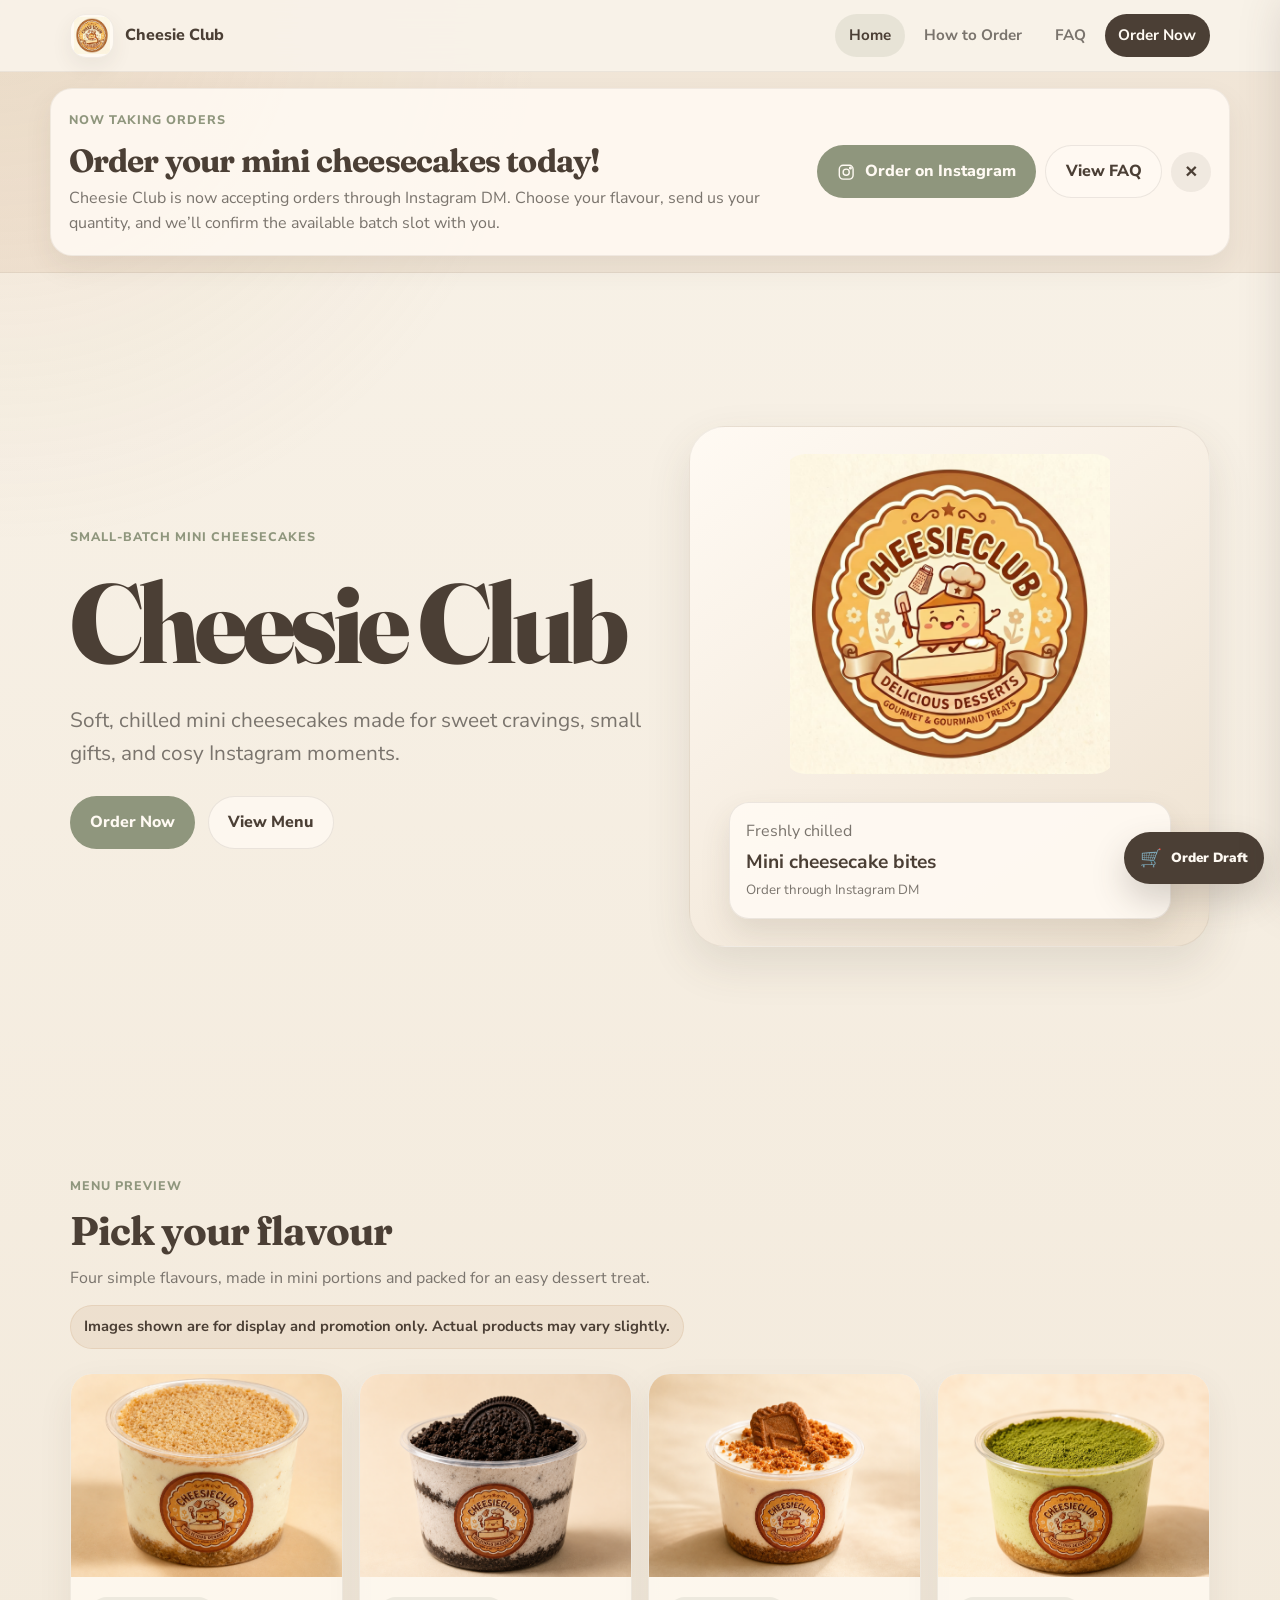
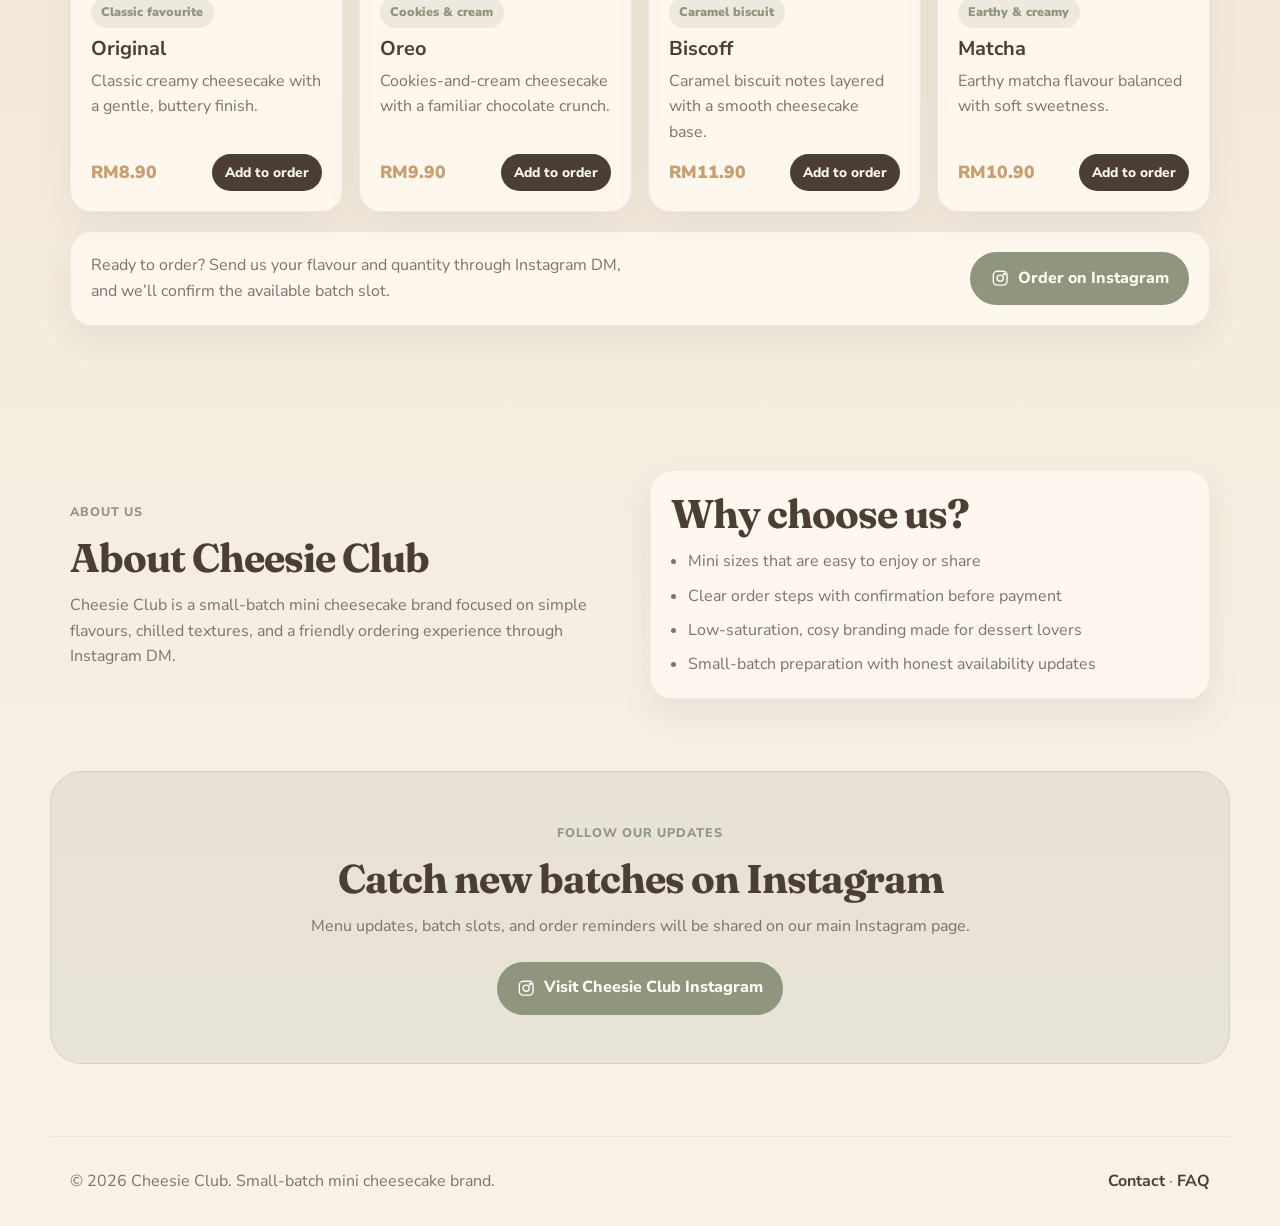
==== index.html @ e75e9fe5 "Implement shopping cart functionality with add-to-cart buttons and order summary" ====
<!DOCTYPE html>
<html lang="en">
<head>
    <meta charset="UTF-8">
    <meta name="viewport" content="width=device-width, initial-scale=1.0, viewport-fit=cover">
    <meta name="description" content="Cheesie Club is a small-batch mini cheesecake brand sharing cosy flavours through Instagram DM orders.">
    <title>Cheesie Club | Mini Cheesecakes</title>
    <link rel="preconnect" href="https://fonts.googleapis.com">
    <link rel="preconnect" href="https://fonts.gstatic.com" crossorigin>
    <link href="https://fonts.googleapis.com/css2?family=Fraunces:opsz,wght@9..144,600;9..144,700;9..144,800&family=Nunito+Sans:wght@400;600;700;800;900&display=swap" rel="stylesheet">
    <link rel="stylesheet" href="css/style.css">
</head>
<body>
    <header class="site-header">
        <nav class="navbar" aria-label="Main navigation">
            <a class="brand" href="index.html" aria-label="Cheesie Club homepage">
                <span class="brand-logo-wrap">
                    <img src="assets/logo.png" alt="Cheesie Club logo" class="brand-logo">
                    <span class="brand-fallback" aria-hidden="true">CC</span>
                </span>
                <span>Cheesie Club</span>
            </a>
            <div class="nav-links">
                <a href="index.html">Home</a>
                <a href="how-to-order.html">How to Order</a>
                <a href="faq.html">FAQ</a>
                <a class="nav-cta" href="contact.html#order">Order Now</a>
            </div>
        </nav>
    </header>

    <div class="order-banner" id="orderBanner" role="status" aria-live="polite">
        <div class="order-banner-content">
            <div>
                <span class="eyebrow">Now taking orders</span>
                <h2>Order your mini cheesecakes today!</h2>
                <p>Cheesie Club is now accepting orders through Instagram DM. Choose your flavour, send us your quantity, and we&rsquo;ll confirm the available batch slot with you.</p>
            </div>
            <div class="order-banner-actions">
                <a class="button primary icon-button" href="https://www.instagram.com/cheesie_club/" target="_blank" rel="noopener">
                    <svg class="ig-icon" viewBox="0 0 24 24" aria-hidden="true" focusable="false">
                        <rect x="3" y="3" width="18" height="18" rx="5"></rect>
                        <circle cx="12" cy="12" r="4"></circle>
                        <circle cx="17.5" cy="6.5" r="1.1"></circle>
                    </svg>
                    Order on Instagram
                </a>
                <a class="button secondary" href="faq.html">View FAQ</a>
                <button class="banner-dismiss" type="button" aria-label="Dismiss order notice">&times;</button>
            </div>
        </div>
    </div>

    <main>
        <section class="hero">
            <div class="hero-content">
                <span class="eyebrow">Small-batch mini cheesecakes</span>
                <h1>Cheesie Club</h1>
                <p class="hero-tagline">Soft, chilled mini cheesecakes made for sweet cravings, small gifts, and cosy Instagram moments.</p>
                <div class="button-row">
                    <a class="button primary" href="contact.html#order">Order Now</a>
                    <a class="button secondary" href="#menu">View Menu</a>
                </div>
            </div>
            <div class="hero-visual" aria-label="Cheesie Club brand highlight">
                <img src="assets/logo.png" alt="Cheesie Club logo">
                <div class="hero-card">
                    <span>Freshly chilled</span>
                    <strong>Mini cheesecake bites</strong>
                    <small>Order through Instagram DM</small>
                </div>
            </div>
        </section>

        <section class="section" id="menu">
            <div class="section-heading">
                <span class="eyebrow">Menu preview</span>
                <h2>Pick your flavour</h2>
                <p>Four simple flavours, made in mini portions and packed for an easy dessert treat.</p>
                <p class="image-note">Images shown are for display and promotion only. Actual products may vary slightly.</p>
            </div>
            <div class="menu-grid">
                <article class="flavour-card featured-menu-card">
                    <img src="assets/original.png" alt="Promotional display image for Original mini cheesecake flavour">
                    <div class="flavour-card-body">
                        <span class="flavour-tag">Classic favourite</span>
                        <h3>Original</h3>
                        <p>Classic creamy cheesecake with a gentle, buttery finish.</p>
                        <div class="flavour-card-footer">
                            <span class="price">RM8.90</span>
                            <button class="mini-order-link add-to-cart-btn" type="button" data-name="Original" data-price="8.90">Add to order</button>
                        </div>
                    </div>
                </article>
                <article class="flavour-card featured-menu-card">
                    <img src="assets/oreo.png" alt="Promotional display image for Oreo mini cheesecake flavour">
                    <div class="flavour-card-body">
                        <span class="flavour-tag">Cookies &amp; cream</span>
                        <h3>Oreo</h3>
                        <p>Cookies-and-cream cheesecake with a familiar chocolate crunch.</p>
                        <div class="flavour-card-footer">
                            <span class="price">RM9.90</span>
                            <button class="mini-order-link add-to-cart-btn" type="button" data-name="Oreo" data-price="9.90">Add to order</button>
                        </div>
                    </div>
                </article>
                <article class="flavour-card featured-menu-card">
                    <img src="assets/biscoff.png" alt="Promotional display image for Biscoff mini cheesecake flavour">
                    <div class="flavour-card-body">
                        <span class="flavour-tag">Caramel biscuit</span>
                        <h3>Biscoff</h3>
                        <p>Caramel biscuit notes layered with a smooth cheesecake base.</p>
                        <div class="flavour-card-footer">
                            <span class="price">RM11.90</span>
                            <button class="mini-order-link add-to-cart-btn" type="button" data-name="Biscoff" data-price="11.90">Add to order</button>
                        </div>
                    </div>
                </article>
                <article class="flavour-card featured-menu-card">
                    <img src="assets/matcha.png" alt="Promotional display image for Matcha mini cheesecake flavour">
                    <div class="flavour-card-body">
                        <span class="flavour-tag">Earthy &amp; creamy</span>
                        <h3>Matcha</h3>
                        <p>Earthy matcha flavour balanced with soft sweetness.</p>
                        <div class="flavour-card-footer">
                            <span class="price">RM10.90</span>
                            <button class="mini-order-link add-to-cart-btn" type="button" data-name="Matcha" data-price="10.90">Add to order</button>
                        </div>
                    </div>
                </article>
            </div>
            <div class="menu-cta">
                <p>Ready to order? Send us your flavour and quantity through Instagram DM, and we&rsquo;ll confirm the available batch slot.</p>
                <a class="button primary icon-button" href="https://www.instagram.com/cheesie_club/" target="_blank" rel="noopener">
                    <svg class="ig-icon" viewBox="0 0 24 24" aria-hidden="true" focusable="false">
                        <rect x="3" y="3" width="18" height="18" rx="5"></rect>
                        <circle cx="12" cy="12" r="4"></circle>
                        <circle cx="17.5" cy="6.5" r="1.1"></circle>
                    </svg>
                    Order on Instagram
                </a>
            </div>
        </section>

        <section class="section split-section">
            <div>
                <span class="eyebrow">About us</span>
                <h2>About Cheesie Club</h2>
                <p>Cheesie Club is a small-batch mini cheesecake brand focused on simple flavours, chilled textures, and a friendly ordering experience through Instagram DM.</p>
            </div>
            <div class="soft-panel">
                <h2>Why choose us?</h2>
                <ul class="check-list">
                    <li>Mini sizes that are easy to enjoy or share</li>
                    <li>Clear order steps with confirmation before payment</li>
                    <li>Low-saturation, cosy branding made for dessert lovers</li>
                    <li>Small-batch preparation with honest availability updates</li>
                </ul>
            </div>
        </section>

        <section class="section instagram-cta">
            <span class="eyebrow">Follow our updates</span>
            <h2>Catch new batches on Instagram</h2>
            <p>Menu updates, batch slots, and order reminders will be shared on our main Instagram page.</p>
            <a class="button primary icon-button" href="https://www.instagram.com/cheesie_club/" target="_blank" rel="noopener">
                <svg class="ig-icon" viewBox="0 0 24 24" aria-hidden="true" focusable="false">
                    <rect x="3" y="3" width="18" height="18" rx="5"></rect>
                    <circle cx="12" cy="12" r="4"></circle>
                    <circle cx="17.5" cy="6.5" r="1.1"></circle>
                </svg>
                Visit Cheesie Club Instagram
            </a>
        </section>
    </main>

    <footer class="site-footer">
        <p>&copy; 2026 Cheesie Club. Small-batch mini cheesecake brand.</p>
        <p><a href="contact.html">Contact</a> · <a href="faq.html">FAQ</a></p>
    </footer>

    <button class="floating-cart-button" id="floatingCartButton" type="button" aria-label="Open order draft" aria-controls="cartDrawer" aria-expanded="false">
        <span class="cart-symbol" aria-hidden="true">&#128722;</span>
        <span class="cart-button-text">Order Draft</span>
        <span class="cart-badge is-empty" id="cartBadge" aria-label="0 items">0</span>
    </button>

    <div class="cart-overlay" id="cartOverlay" hidden></div>

    <aside class="cart-drawer" id="cartDrawer" role="dialog" aria-modal="true" aria-label="Order draft" aria-hidden="true" tabindex="-1" inert>
        <div class="cart-drawer-header">
            <div>
                <span class="eyebrow">Your order draft</span>
                <h2>Review your cheesecakes</h2>
            </div>
            <button class="cart-close" id="cartClose" type="button" aria-label="Close order draft">&times;</button>
        </div>

        <div class="cart-empty" id="cartEmpty">
            <p>Your order draft is empty. Add a flavour from the menu to get started.</p>
        </div>

        <div class="cart-content" id="cartContent" hidden>
            <div class="cart-items" id="cartItems"></div>

            <div class="fulfilment-box">
                <h3>Delivery or pickup</h3>
                <label class="fulfilment-option">
                    <input type="radio" name="fulfilment" value="delivery" checked>
                    <span>Delivery within selected Kampar areas</span>
                </label>
                <label class="fulfilment-option">
                    <input type="radio" name="fulfilment" value="pickup">
                    <span>Pickup in Kampar as an alternative</span>
                </label>
            </div>

            <div class="cart-summary">
                <div>
                    <span>Subtotal</span>
                    <strong id="cartSubtotal">RM0.00</strong>
                </div>
                <div>
                    <span>Delivery fee</span>
                    <strong id="cartDeliveryFee">RM0.00</strong>
                </div>
                <div class="cart-summary-total">
                    <span>Estimated total</span>
                    <strong id="cartTotal">RM0.00</strong>
                </div>
            </div>

            <p class="cart-note">Final availability, delivery/pickup time, and payment details will be confirmed through Instagram DM.</p>

            <label class="message-preview-label" for="orderMessagePreview">Generated DM message</label>
            <textarea id="orderMessagePreview" class="order-message-preview" rows="8" readonly></textarea>

            <div class="cart-actions">
                <button class="button secondary" id="copyOrderMessage" type="button">Copy order message</button>
                <button class="button primary" id="copyAndOpenInstagram" type="button">Copy &amp; open Instagram</button>
            </div>

            <button class="clear-cart-button" id="clearCartButton" type="button">Clear order draft</button>
        </div>
    </aside>

    <script src="js/script.js"></script>
</body>
</html>
---- css/style.css ----
:root {
    --cream: #f8f2e8;
    --soft-beige: #eadcc8;
    --caramel: #c89f72;
    --sage: #8f967d;
    --brown: #4b3f35;
    --muted-gray: #7a746d;
    --white: #fffaf3;
    --shadow: 0 18px 45px rgba(75, 63, 53, 0.12);
    --radius: 22px;
    --font-heading: "Fraunces", Georgia, serif;
    --font-body: "Nunito Sans", Arial, Helvetica, sans-serif;
}

* {
    box-sizing: border-box;
}

html {
    background-color: var(--cream);
    scroll-behavior: smooth;
}

html,
body {
    overflow-x: hidden;
    width: 100%;
}

body {
    margin: 0;
    background:
        radial-gradient(circle at top left, rgba(200, 159, 114, 0.16), transparent 34rem),
        linear-gradient(180deg, var(--cream), #f3eadc 58%, var(--cream));
    background-color: var(--cream);
    color: var(--brown);
    font-family: var(--font-body);
    line-height: 1.6;
    min-height: 100vh;
}

main {
    overflow: hidden;
}

img {
    display: block;
    max-width: 100%;
}

a {
    color: inherit;
    text-decoration: none;
}

p {
    color: var(--muted-gray);
    margin: 0;
}

h1,
h2,
h3 {
    line-height: 1.15;
    margin: 0;
}

.site-header {
    position: sticky;
    top: 0;
    z-index: 20;
    background: rgba(248, 242, 232, 0.94);
    border-bottom: 1px solid rgba(75, 63, 53, 0.08);
    backdrop-filter: blur(16px);
    padding-top: env(safe-area-inset-top);
}

.navbar {
    align-items: center;
    display: flex;
    gap: 1rem;
    justify-content: space-between;
    margin: 0 auto;
    max-width: 1180px;
    padding:
        0.85rem
        max(1.25rem, env(safe-area-inset-right))
        0.85rem
        max(1.25rem, env(safe-area-inset-left));
}

.brand {
    align-items: center;
    display: inline-flex;
    flex: 0 0 auto;
    gap: 0.7rem;
    font-weight: 800;
    letter-spacing: 0;
}

.brand-logo-wrap {
    align-items: center;
    background: var(--white);
    border: 1px solid rgba(75, 63, 53, 0.08);
    border-radius: 16px;
    box-shadow: 0 8px 20px rgba(75, 63, 53, 0.08);
    display: grid;
    height: 2.75rem;
    justify-items: center;
    overflow: hidden;
    position: relative;
    width: 2.75rem;
}

.brand-logo {
    height: 100%;
    object-fit: contain;
    object-position: center;
    padding: 0.18rem;
    position: relative;
    width: 100%;
    z-index: 2;
}

.brand-logo.is-missing,
.hero-visual > img.is-missing {
    display: none;
}

.brand-fallback {
    color: var(--sage);
    font-size: 0.82rem;
    font-weight: 800;
    position: absolute;
}

.nav-links {
    align-items: center;
    display: flex;
    gap: 0.35rem;
    justify-content: flex-end;
    min-width: 0;
    overflow-x: auto;
    scrollbar-width: thin;
    white-space: nowrap;
}

.nav-links a {
    border-radius: 999px;
    color: var(--muted-gray);
    flex: 0 0 auto;
    font-size: 0.95rem;
    font-weight: 700;
    padding: 0.6rem 0.85rem;
    transition: background 180ms ease, color 180ms ease, transform 180ms ease;
}

.nav-links a:hover,
.nav-links a.active {
    background: rgba(143, 150, 125, 0.16);
    color: var(--brown);
}

.nav-links a:hover {
    transform: translateY(-1px);
}

.nav-links .nav-cta {
    background: var(--brown);
    color: var(--white);
}

.nav-links .nav-cta:hover,
.nav-links .nav-cta.active {
    background: var(--sage);
    color: var(--white);
}

.order-banner {
    background: rgba(200, 159, 114, 0.14);
    border-bottom: 1px solid rgba(75, 63, 53, 0.08);
    padding:
        1rem
        max(1.25rem, env(safe-area-inset-right))
        1rem
        max(1.25rem, env(safe-area-inset-left));
}

.order-banner.is-hidden {
    display: none;
}

.order-banner-content {
    align-items: center;
    background: rgba(255, 250, 243, 0.88);
    border: 1px solid rgba(75, 63, 53, 0.08);
    border-radius: var(--radius);
    box-shadow: 0 12px 28px rgba(75, 63, 53, 0.08);
    display: grid;
    gap: 1rem;
    grid-template-columns: minmax(0, 1fr) auto;
    margin: 0 auto;
    max-width: 1180px;
    padding: 1.1rem;
}

.order-banner-content h2 {
    font-family: var(--font-heading);
    font-size: clamp(1.35rem, 3vw, 2rem);
    letter-spacing: -0.025em;
    margin-bottom: 0.4rem;
}

.order-banner-actions {
    align-items: center;
    display: flex;
    flex-wrap: wrap;
    gap: 0.6rem;
    justify-content: flex-end;
}

.banner-dismiss {
    align-items: center;
    background: rgba(75, 63, 53, 0.08);
    border: 0;
    border-radius: 50%;
    color: var(--brown);
    cursor: pointer;
    display: inline-flex;
    font-size: 1.3rem;
    font-weight: 800;
    height: 2.5rem;
    justify-content: center;
    line-height: 1;
    width: 2.5rem;
}

.banner-dismiss:hover {
    background: rgba(75, 63, 53, 0.14);
}

.order-status-note {
    background: rgba(200, 159, 114, 0.15);
    border: 1px solid rgba(200, 159, 114, 0.26);
    border-radius: 18px;
    color: var(--brown);
    margin-bottom: 1rem;
    padding: 1rem 1.1rem;
}

.order-status-note strong {
    color: var(--brown);
}

.hero,
.page-hero,
.section {
    margin: 0 auto;
    max-width: 1180px;
    padding:
        4.5rem
        max(1.25rem, env(safe-area-inset-right))
        4.5rem
        max(1.25rem, env(safe-area-inset-left));
}

.hero {
    align-items: center;
    display: grid;
    gap: 2rem;
    grid-template-columns: minmax(0, 1.06fr) minmax(18rem, 0.94fr);
    min-height: calc(100vh - 72px);
    padding-bottom: 3.5rem;
    padding-top: 3.5rem;
}

.hero-content {
    max-width: 44rem;
}

.eyebrow {
    color: var(--sage);
    display: inline-block;
    font-size: 0.78rem;
    font-weight: 800;
    letter-spacing: 0.08em;
    margin-bottom: 0.8rem;
    text-transform: uppercase;
}

.hero h1,
.page-hero h1 {
    color: var(--brown);
    font-family: var(--font-heading);
    font-size: clamp(3.2rem, 9vw, 7rem);
    font-weight: 800;
    letter-spacing: -0.045em;
}

.hero-tagline,
.page-hero p {
    font-size: clamp(1.05rem, 2.3vw, 1.3rem);
    margin-top: 1rem;
    max-width: 42rem;
}

.button-row {
    display: flex;
    flex-wrap: wrap;
    gap: 0.8rem;
    margin-top: 1.6rem;
}

.button {
    align-items: center;
    border: 1px solid transparent;
    border-radius: 999px;
    display: inline-flex;
    font-weight: 800;
    justify-content: center;
    min-height: 3rem;
    padding: 0.8rem 1.2rem;
    transition: box-shadow 180ms ease, transform 180ms ease, background 180ms ease;
}

.button:hover {
    box-shadow: 0 10px 22px rgba(75, 63, 53, 0.16);
    transform: translateY(-2px);
}

.button.primary {
    background: var(--sage);
    color: var(--white);
}

.button.secondary {
    background: rgba(255, 250, 243, 0.74);
    border-color: rgba(75, 63, 53, 0.1);
    color: var(--brown);
}

.icon-button {
    gap: 0.55rem;
}

.ig-icon {
    fill: none;
    height: 1.15rem;
    stroke: currentColor;
    stroke-width: 1.8;
    width: 1.15rem;
}

.hero-visual {
    align-items: center;
    aspect-ratio: 1 / 1;
    background:
        linear-gradient(145deg, rgba(255, 250, 243, 0.82), rgba(234, 220, 200, 0.82)),
        var(--white);
    border: 1px solid rgba(75, 63, 53, 0.08);
    border-radius: 36px;
    box-shadow: var(--shadow);
    display: flex;
    flex-direction: column;
    gap: clamp(1rem, 2.4vw, 1.75rem);
    justify-content: center;
    min-height: 20rem;
    overflow: hidden;
    padding: clamp(1.25rem, 3vw, 2.5rem);
    position: relative;
}

.hero-visual > img {
    border-radius: 24px;
    flex: 0 1 auto;
    margin: 0 auto;
    max-height: clamp(11rem, 40vw, 20rem);
    object-fit: contain;
    object-position: center;
    width: min(76%, 24rem);
}

.hero-card {
    background: rgba(255, 250, 243, 0.9);
    border: 1px solid rgba(75, 63, 53, 0.1);
    border-radius: 20px;
    box-shadow: 0 14px 30px rgba(75, 63, 53, 0.12);
    padding: 1rem;
    position: static;
    width: 100%;
    z-index: 2;
}

.hero-card span,
.hero-card small {
    color: var(--muted-gray);
    display: block;
}

.hero-card strong {
    display: block;
    font-size: 1.2rem;
    margin: 0.15rem 0;
}

.section-heading {
    margin-bottom: 1.5rem;
    max-width: 42rem;
}

.image-note {
    background: rgba(200, 159, 114, 0.14);
    border: 1px solid rgba(200, 159, 114, 0.22);
    border-radius: 999px;
    color: var(--brown);
    display: inline-block;
    font-size: 0.92rem;
    font-weight: 700;
    margin-top: 0.85rem;
    padding: 0.55rem 0.8rem;
}

.section-heading h2,
.section-heading h1,
.split-section h2,
.instagram-cta h2,
.info-card h2,
.contact-card h2 {
    font-family: var(--font-heading);
    font-size: clamp(1.65rem, 4vw, 2.5rem);
    letter-spacing: -0.025em;
    margin-bottom: 0.75rem;
}

.menu-grid,
.steps-grid,
.info-grid,
.contact-grid,
.team-contact-grid {
    display: grid;
    gap: 1rem;
}

.menu-grid {
    grid-template-columns: repeat(4, minmax(0, 1fr));
}

.flavour-card,
.step-card,
.info-card,
.contact-card,
.soft-panel {
    background: rgba(255, 250, 243, 0.78);
    border: 1px solid rgba(75, 63, 53, 0.08);
    border-radius: var(--radius);
    box-shadow: 0 14px 34px rgba(75, 63, 53, 0.08);
}

.flavour-card {
    display: flex;
    flex-direction: column;
    min-height: 100%;
    overflow: hidden;
}

.flavour-card img {
    aspect-ratio: 4 / 3;
    background:
        linear-gradient(145deg, rgba(200, 159, 114, 0.22), rgba(143, 150, 125, 0.16)),
        var(--soft-beige);
    object-fit: cover;
    width: 100%;
}

.step-card,
.info-card,
.contact-card,
.soft-panel {
    padding: 1.25rem;
}

.flavour-card h3 {
    font-size: 1.25rem;
}

.price {
    color: var(--caramel);
    display: inline-block;
    font-size: 1.1rem;
    font-weight: 900;
    margin-top: 0.75rem;
}

.featured-menu-card {
    transition: transform 180ms ease, box-shadow 180ms ease;
}

.featured-menu-card:hover {
    box-shadow: 0 18px 42px rgba(75, 63, 53, 0.13);
    transform: translateY(-4px);
}

.flavour-card-body {
    display: flex;
    flex: 1;
    flex-direction: column;
    gap: 0.55rem;
    padding: 1.25rem;
}

.flavour-tag {
    align-self: flex-start;
    background: rgba(143, 150, 125, 0.14);
    border-radius: 999px;
    color: var(--sage);
    font-size: 0.78rem;
    font-weight: 900;
    padding: 0.35rem 0.65rem;
}

.flavour-card-footer {
    align-items: center;
    display: flex;
    gap: 0.75rem;
    justify-content: space-between;
    margin-top: auto;
}

.flavour-card-footer .price {
    margin-top: 0;
}

.mini-order-link {
    background: var(--brown);
    border-radius: 999px;
    color: var(--white);
    font-size: 0.86rem;
    font-weight: 800;
    padding: 0.55rem 0.8rem;
}

.mini-order-link:hover {
    background: var(--sage);
}

.add-to-cart-btn {
    border: 0;
    cursor: pointer;
    font-family: var(--font-body);
}

.add-to-cart-btn.added {
    background: var(--sage);
}

.menu-cta {
    align-items: center;
    background: rgba(255, 250, 243, 0.78);
    border: 1px solid rgba(75, 63, 53, 0.08);
    border-radius: var(--radius);
    box-shadow: 0 14px 34px rgba(75, 63, 53, 0.08);
    display: flex;
    flex-wrap: wrap;
    gap: 1rem;
    justify-content: space-between;
    margin-top: 1.2rem;
    padding: 1.25rem;
}

.menu-cta p {
    max-width: 34rem;
}

body.cart-open {
    overflow: hidden;
}

.floating-cart-button {
    align-items: center;
    background: var(--brown);
    border: 0;
    border-radius: 999px;
    bottom: max(1rem, env(safe-area-inset-bottom));
    box-shadow: 0 16px 34px rgba(75, 63, 53, 0.22);
    color: var(--white);
    cursor: pointer;
    display: inline-flex;
    font-family: var(--font-body);
    font-weight: 900;
    gap: 0.55rem;
    min-height: 3.25rem;
    padding: 0.85rem 1rem;
    position: fixed;
    right: max(1rem, env(safe-area-inset-right));
    z-index: 45;
}

.cart-symbol {
    font-size: 1.1rem;
}

.cart-badge {
    align-items: center;
    background: #d84a3a;
    border: 2px solid var(--white);
    border-radius: 999px;
    color: var(--white);
    display: inline-flex;
    font-size: 0.78rem;
    font-weight: 900;
    height: 1.45rem;
    justify-content: center;
    min-width: 1.45rem;
    padding: 0 0.35rem;
}

.cart-badge.is-empty {
    display: none;
}

.cart-overlay {
    background: rgba(75, 63, 53, 0.34);
    inset: 0;
    position: fixed;
    z-index: 40;
}

.cart-drawer {
    background: linear-gradient(180deg, rgba(255, 250, 243, 0.98), rgba(248, 242, 232, 0.98));
    border-left: 1px solid rgba(75, 63, 53, 0.08);
    box-shadow: -18px 0 45px rgba(75, 63, 53, 0.18);
    display: flex;
    flex-direction: column;
    gap: 1rem;
    height: 100vh;
    max-width: 430px;
    overflow-y: auto;
    padding:
        max(1.2rem, env(safe-area-inset-top))
        max(1.2rem, env(safe-area-inset-right))
        max(1.2rem, env(safe-area-inset-bottom))
        1.2rem;
    position: fixed;
    right: 0;
    top: 0;
    transform: translateX(105%);
    transition: transform 220ms ease;
    width: min(100%, 430px);
    z-index: 50;
}

.cart-drawer.is-open {
    transform: translateX(0);
}

.cart-drawer-header {
    align-items: flex-start;
    display: flex;
    gap: 1rem;
    justify-content: space-between;
}

.cart-drawer-header h2 {
    font-family: var(--font-heading);
    font-size: clamp(1.45rem, 4vw, 2rem);
    letter-spacing: -0.025em;
}

.cart-close {
    align-items: center;
    background: rgba(75, 63, 53, 0.08);
    border: 0;
    border-radius: 50%;
    color: var(--brown);
    cursor: pointer;
    display: inline-flex;
    flex: 0 0 auto;
    font-size: 1.45rem;
    font-weight: 900;
    height: 2.5rem;
    justify-content: center;
    line-height: 1;
    width: 2.5rem;
}

.cart-content {
    display: grid;
    gap: 1rem;
}

.cart-content[hidden],
.cart-overlay[hidden] {
    display: none;
}

.cart-empty,
.fulfilment-box,
.cart-summary,
.cart-note,
.order-message-preview {
    background: rgba(255, 250, 243, 0.82);
    border: 1px solid rgba(75, 63, 53, 0.08);
    border-radius: 18px;
}

.cart-empty {
    padding: 1rem;
}

.cart-items {
    display: grid;
    gap: 0.75rem;
}

.cart-item {
    align-items: center;
    background: rgba(255, 250, 243, 0.82);
    border: 1px solid rgba(75, 63, 53, 0.08);
    border-radius: 18px;
    display: grid;
    gap: 0.75rem;
    grid-template-columns: minmax(0, 1fr) auto;
    padding: 0.9rem;
}

.cart-item h3 {
    font-size: 1rem;
}

.cart-item small {
    color: var(--muted-gray);
    display: block;
    font-weight: 700;
}

.cart-qty-controls {
    align-items: center;
    display: inline-flex;
    gap: 0.45rem;
}

.cart-qty-controls button {
    align-items: center;
    background: rgba(143, 150, 125, 0.16);
    border: 0;
    border-radius: 50%;
    color: var(--brown);
    cursor: pointer;
    display: inline-flex;
    font-weight: 900;
    height: 2rem;
    justify-content: center;
    width: 2rem;
}

.cart-qty-controls span {
    font-weight: 900;
    min-width: 1.5rem;
    text-align: center;
}

.fulfilment-box {
    display: grid;
    gap: 0.75rem;
    padding: 1rem;
}

.fulfilment-box h3 {
    font-size: 1rem;
}

.fulfilment-option {
    align-items: flex-start;
    color: var(--muted-gray);
    display: flex;
    gap: 0.55rem;
    font-weight: 700;
}

.fulfilment-option input {
    accent-color: var(--sage);
    margin-top: 0.3rem;
}

.cart-summary {
    display: grid;
    gap: 0.6rem;
    padding: 1rem;
}

.cart-summary div {
    align-items: center;
    display: flex;
    justify-content: space-between;
}

.cart-summary span {
    color: var(--muted-gray);
}

.cart-summary-total {
    border-top: 1px solid rgba(75, 63, 53, 0.1);
    margin-top: 0.25rem;
    padding-top: 0.75rem;
}

.cart-summary-total strong {
    color: var(--caramel);
    font-size: 1.2rem;
}

.cart-note {
    color: var(--muted-gray);
    font-size: 0.92rem;
    padding: 0.85rem;
}

.message-preview-label {
    color: var(--brown);
    font-weight: 900;
}

.order-message-preview {
    color: var(--brown);
    font-family: var(--font-body);
    line-height: 1.5;
    padding: 0.9rem;
    resize: vertical;
    width: 100%;
}

.cart-actions {
    display: grid;
    gap: 0.65rem;
}

.cart-actions .button {
    width: 100%;
}

.clear-cart-button {
    background: transparent;
    border: 0;
    color: var(--muted-gray);
    cursor: pointer;
    font-family: var(--font-body);
    font-weight: 800;
    padding: 0.5rem;
    text-decoration: underline;
}

.split-section {
    align-items: center;
    display: grid;
    gap: 1.2rem;
    grid-template-columns: 1fr 1fr;
}

.check-list {
    color: var(--muted-gray);
    margin: 0;
    padding-left: 1.1rem;
}

.check-list li + li {
    margin-top: 0.55rem;
}

.instagram-cta {
    background: rgba(143, 150, 125, 0.14);
    border: 1px solid rgba(143, 150, 125, 0.2);
    border-radius: 32px;
    margin-bottom: 4.5rem;
    padding: 3rem 1.5rem;
    text-align: center;
}

.instagram-cta p {
    margin: 0 auto 1.4rem;
    max-width: 42rem;
}

.page-hero {
    padding-bottom: 2.5rem;
    text-align: center;
}

.page-hero p {
    margin-left: auto;
    margin-right: auto;
}

.steps-grid {
    grid-template-columns: repeat(5, minmax(0, 1fr));
}

.step-card span {
    align-items: center;
    background: rgba(200, 159, 114, 0.18);
    border-radius: 999px;
    color: var(--caramel);
    display: inline-flex;
    font-weight: 900;
    height: 2.4rem;
    justify-content: center;
    margin-bottom: 1rem;
    width: 2.4rem;
}

.step-card h2 {
    font-size: 1.12rem;
    margin-bottom: 0.55rem;
}

.info-grid {
    grid-template-columns: repeat(2, minmax(0, 1fr));
}

.info-card.important {
    background: rgba(200, 159, 114, 0.13);
}

.faq-section {
    max-width: 860px;
    padding-top: 1rem;
}

.accordion {
    display: grid;
    gap: 0.8rem;
}

.faq-item {
    background: rgba(255, 250, 243, 0.84);
    border: 1px solid rgba(75, 63, 53, 0.08);
    border-radius: 18px;
    box-shadow: 0 12px 26px rgba(75, 63, 53, 0.07);
    overflow: hidden;
}

.faq-question {
    align-items: center;
    background: transparent;
    border: 0;
    color: var(--brown);
    cursor: pointer;
    display: flex;
    font-family: var(--font-heading);
    font-size: 1rem;
    font-weight: 800;
    gap: 1rem;
    justify-content: space-between;
    padding: 1.1rem 1.2rem;
    text-align: left;
    width: 100%;
}

.faq-question span {
    align-items: center;
    background: rgba(143, 150, 125, 0.15);
    border-radius: 50%;
    display: inline-flex;
    flex: 0 0 1.8rem;
    height: 1.8rem;
    justify-content: center;
}

.faq-answer {
    display: none;
    padding: 0 1.2rem 1.15rem;
}

.faq-item.open .faq-answer {
    display: block;
}

.faq-item.open .faq-question span {
    background: var(--sage);
    color: var(--white);
}

.contact-grid {
    grid-template-columns: 1.2fr 1fr 1fr;
}

.order-section {
    padding-bottom: 2.5rem;
}

.contact-card {
    display: flex;
    flex-direction: column;
    gap: 0.85rem;
}

.contact-card.featured {
    background: rgba(143, 150, 125, 0.16);
}

.business-card {
    gap: 1rem;
    max-width: 760px;
    padding: 1.5rem;
}

.contact-icon {
    align-items: center;
    background: var(--brown);
    border-radius: 50%;
    color: var(--white);
    display: inline-flex;
    font-weight: 900;
    height: 3rem;
    justify-content: center;
    width: 3rem;
}

.contact-icon .ig-icon {
    height: 1.35rem;
    width: 1.35rem;
}

.contact-section {
    padding-top: 2.5rem;
}

.team-contact-grid {
    grid-template-columns: repeat(2, minmax(0, 1fr));
    max-width: 760px;
}

.team-card {
    align-items: center;
    background: rgba(255, 250, 243, 0.78);
    border: 1px solid rgba(75, 63, 53, 0.08);
    border-radius: 18px;
    box-shadow: 0 12px 28px rgba(75, 63, 53, 0.07);
    color: var(--brown);
    display: flex;
    font-weight: 800;
    gap: 0.75rem;
    padding: 1rem;
    transition: box-shadow 180ms ease, transform 180ms ease;
}

.team-card:hover {
    box-shadow: 0 16px 32px rgba(75, 63, 53, 0.11);
    transform: translateY(-2px);
}

.site-footer {
    border-top: 1px solid rgba(75, 63, 53, 0.08);
    color: var(--muted-gray);
    display: flex;
    flex-wrap: wrap;
    gap: 0.75rem 1.5rem;
    justify-content: space-between;
    margin: 0 auto;
    max-width: 1180px;
    padding:
        2rem
        max(1.25rem, env(safe-area-inset-right))
        max(2rem, env(safe-area-inset-bottom))
        max(1.25rem, env(safe-area-inset-left));
}

.site-footer a {
    color: var(--brown);
    font-weight: 700;
}

@media (max-width: 980px) {
    .hero,
    .split-section,
    .contact-grid {
        grid-template-columns: 1fr;
    }

    .hero {
        min-height: auto;
    }

    .menu-grid,
    .steps-grid {
        grid-template-columns: repeat(2, minmax(0, 1fr));
    }
}

@media (max-width: 720px) {
    .order-banner {
        padding:
            0.85rem
            max(1rem, env(safe-area-inset-right))
            0.85rem
            max(1rem, env(safe-area-inset-left));
    }

    .order-banner-content {
        grid-template-columns: 1fr;
        padding: 1rem 3.2rem 1rem 1rem;
        position: relative;
    }

    .order-banner-actions {
        justify-content: stretch;
    }

    .order-banner-actions .button {
        width: 100%;
    }

    .banner-dismiss {
        position: absolute;
        right: 1rem;
        top: 1rem;
    }

    .navbar {
        align-items: flex-start;
        flex-direction: column;
        gap: 0.6rem;
        padding:
            0.7rem
            max(0.9rem, env(safe-area-inset-right))
            0.7rem
            max(0.9rem, env(safe-area-inset-left));
    }

    .brand {
        max-width: 100%;
    }

    .brand-logo-wrap {
        height: 2.35rem;
        width: 2.35rem;
    }

    .brand > span:last-child {
        font-size: 0.98rem;
    }

    .nav-links {
        gap: 0.25rem;
        justify-content: flex-start;
        max-width: 100%;
        overflow-x: auto;
        -webkit-overflow-scrolling: touch;
        padding-bottom: 0.2rem;
        width: 100%;
    }

    .nav-links a {
        font-size: 0.9rem;
        padding: 0.52rem 0.68rem;
    }

    .nav-links .nav-cta {
        padding-inline: 0.9rem;
    }

    .hero,
    .page-hero,
    .section {
        padding-bottom: 2.25rem;
        padding-left: max(1rem, env(safe-area-inset-left));
        padding-right: max(1rem, env(safe-area-inset-right));
        padding-top: 2.25rem;
    }

    .hero {
        gap: 1.2rem;
        min-height: auto;
        padding-bottom: 2.5rem;
        padding-top: 2.2rem;
    }

    .hero h1,
    .page-hero h1 {
        font-size: clamp(2.65rem, 13vw, 4.15rem);
        line-height: 0.98;
    }

    .hero-tagline,
    .page-hero p {
        font-size: 1.05rem;
        line-height: 1.65;
    }

    .hero-visual {
        aspect-ratio: auto;
        border-radius: 26px;
        gap: 1rem;
        min-height: auto;
        padding: 1.25rem;
    }

    .hero-visual > img {
        max-height: 12rem;
        width: min(82%, 18rem);
    }

    .hero-card {
        width: 100%;
    }

    .flavour-card-footer {
        align-items: stretch;
        flex-direction: column;
    }

    .mini-order-link {
        text-align: center;
    }

    .menu-cta {
        align-items: stretch;
        flex-direction: column;
    }

    .menu-cta .button {
        width: 100%;
    }

    .floating-cart-button {
        bottom: max(0.85rem, env(safe-area-inset-bottom));
        left: max(1rem, env(safe-area-inset-left));
        justify-content: center;
        right: max(1rem, env(safe-area-inset-right));
        width: auto;
    }

    .cart-drawer {
        border-left: 0;
        border-radius: 28px 28px 0 0;
        bottom: 0;
        box-shadow: 0 -18px 45px rgba(75, 63, 53, 0.2);
        height: min(88vh, 720px);
        max-width: none;
        padding:
            1.2rem
            max(1rem, env(safe-area-inset-right))
            max(1.2rem, env(safe-area-inset-bottom))
            max(1rem, env(safe-area-inset-left));
        right: 0;
        top: auto;
        transform: translateY(105%);
        width: 100%;
    }

    .cart-drawer.is-open {
        transform: translateY(0);
    }

    .menu-grid,
    .steps-grid,
    .info-grid,
    .contact-grid,
    .team-contact-grid {
        grid-template-columns: 1fr;
    }

    .instagram-cta {
        border-radius: 24px;
        margin: 1rem;
        padding: 2rem 1rem;
    }

    .site-footer {
        padding-bottom: max(1.4rem, env(safe-area-inset-bottom));
        padding-left: max(1rem, env(safe-area-inset-left));
        padding-right: max(1rem, env(safe-area-inset-right));
        padding-top: 1.4rem;
    }
}

@media (max-width: 460px) {
    .button {
        width: 100%;
    }

}

@media (max-width: 390px) {
    .nav-links a {
        font-size: 0.84rem;
        padding: 0.48rem 0.58rem;
    }

    .nav-links .nav-cta {
        padding-inline: 0.75rem;
    }
}
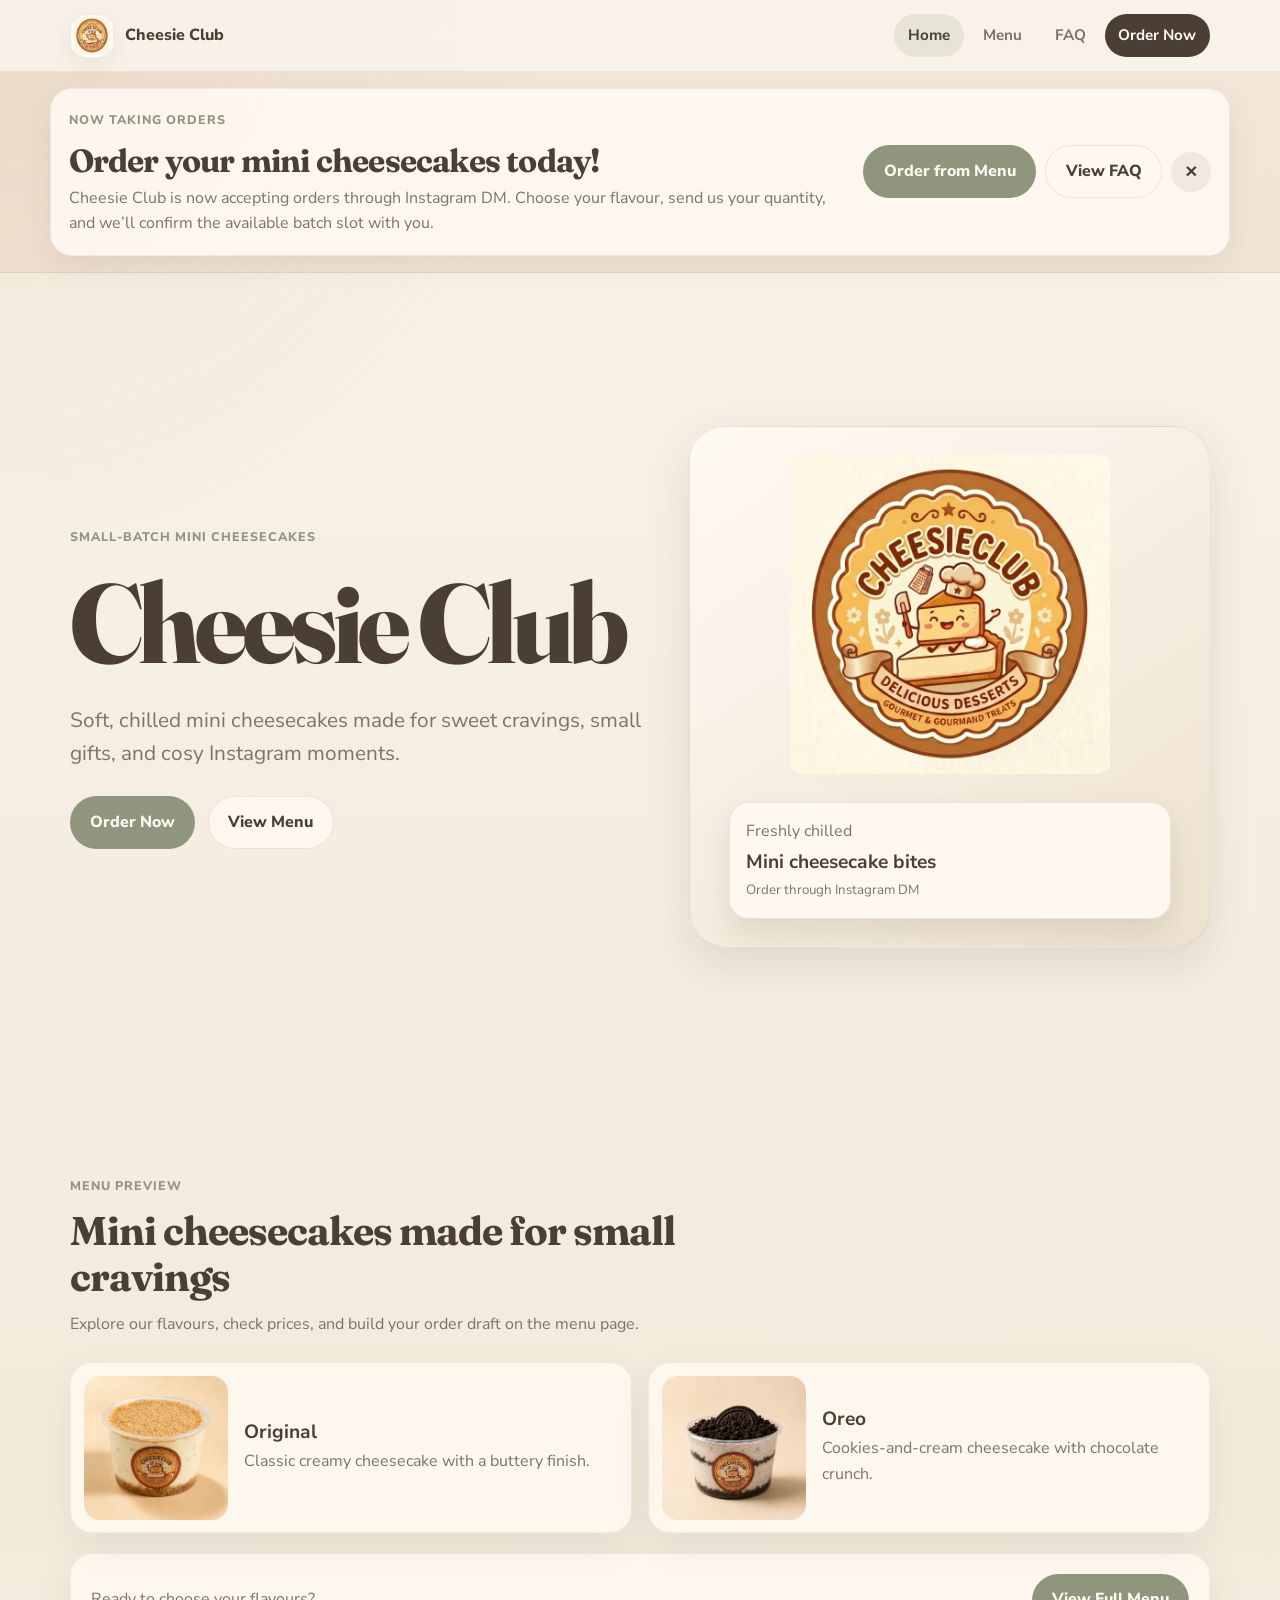
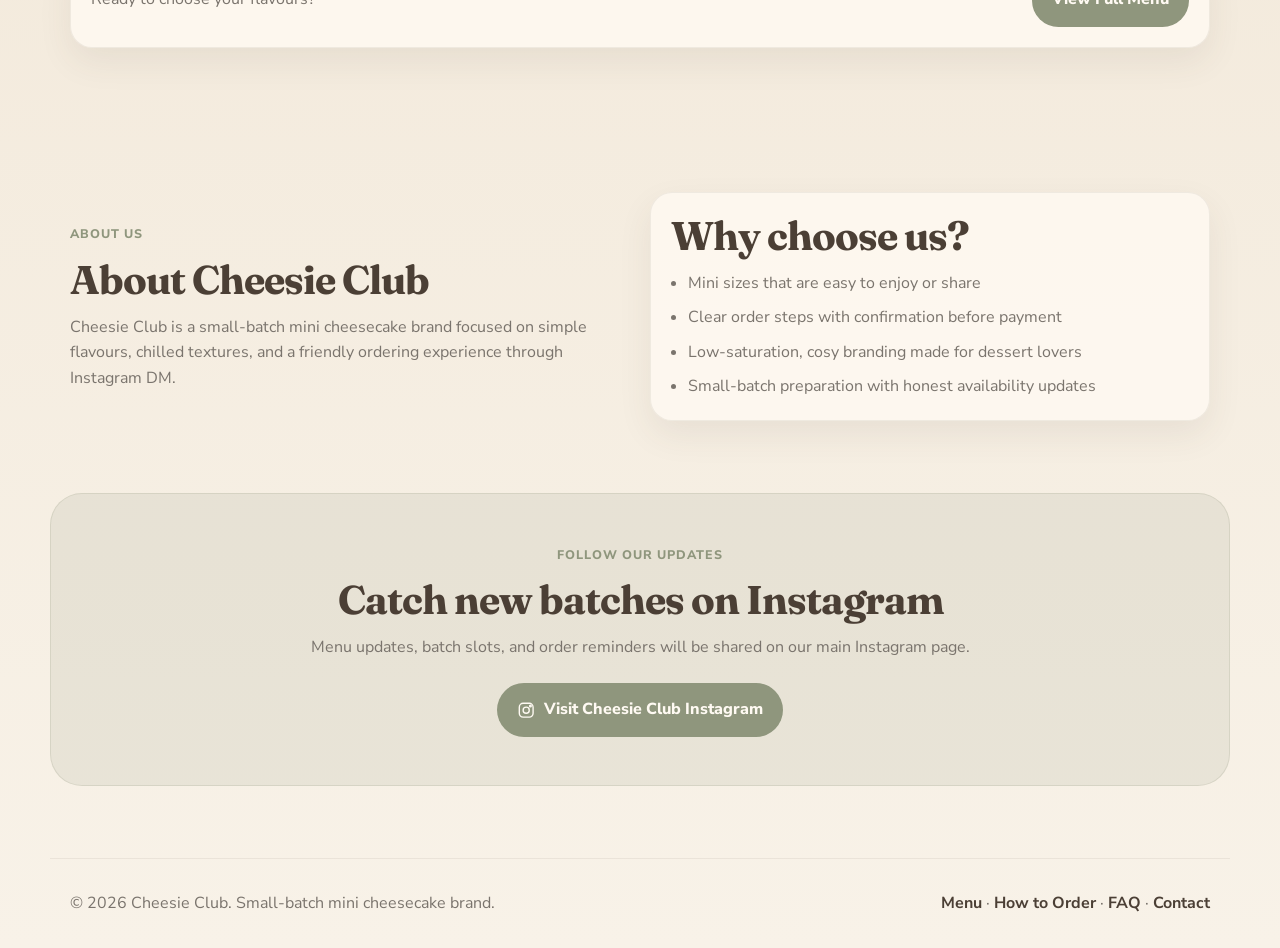
==== commit 9b1948af: "Update navigation links and add menu page with cheesecake flavors" ====
--- a/index.html
+++ b/index.html
@@ -22,9 +22,9 @@
             </a>
             <div class="nav-links">
                 <a href="index.html">Home</a>
-                <a href="how-to-order.html">How to Order</a>
+                <a href="menu.html">Menu</a>
                 <a href="faq.html">FAQ</a>
-                <a class="nav-cta" href="contact.html#order">Order Now</a>
+                <a class="nav-cta" href="menu.html">Order Now</a>
             </div>
         </nav>
     </header>
@@ -37,14 +37,7 @@
                 <p>Cheesie Club is now accepting orders through Instagram DM. Choose your flavour, send us your quantity, and we&rsquo;ll confirm the available batch slot with you.</p>
             </div>
             <div class="order-banner-actions">
-                <a class="button primary icon-button" href="https://www.instagram.com/cheesie_club/" target="_blank" rel="noopener">
-                    <svg class="ig-icon" viewBox="0 0 24 24" aria-hidden="true" focusable="false">
-                        <rect x="3" y="3" width="18" height="18" rx="5"></rect>
-                        <circle cx="12" cy="12" r="4"></circle>
-                        <circle cx="17.5" cy="6.5" r="1.1"></circle>
-                    </svg>
-                    Order on Instagram
-                </a>
+                <a class="button primary" href="menu.html">Order from Menu</a>
                 <a class="button secondary" href="faq.html">View FAQ</a>
                 <button class="banner-dismiss" type="button" aria-label="Dismiss order notice">&times;</button>
             </div>
@@ -58,8 +51,8 @@
                 <h1>Cheesie Club</h1>
                 <p class="hero-tagline">Soft, chilled mini cheesecakes made for sweet cravings, small gifts, and cosy Instagram moments.</p>
                 <div class="button-row">
-                    <a class="button primary" href="contact.html#order">Order Now</a>
-                    <a class="button secondary" href="#menu">View Menu</a>
+                    <a class="button primary" href="menu.html">Order Now</a>
+                    <a class="button secondary" href="menu.html">View Menu</a>
                 </div>
             </div>
             <div class="hero-visual" aria-label="Cheesie Club brand highlight">
@@ -72,73 +65,31 @@
             </div>
         </section>
 
-        <section class="section" id="menu">
+        <section class="section flavour-preview-section">
             <div class="section-heading">
                 <span class="eyebrow">Menu preview</span>
-                <h2>Pick your flavour</h2>
-                <p>Four simple flavours, made in mini portions and packed for an easy dessert treat.</p>
-                <p class="image-note">Images shown are for display and promotion only. Actual products may vary slightly.</p>
+                <h2>Mini cheesecakes made for small cravings</h2>
+                <p>Explore our flavours, check prices, and build your order draft on the menu page.</p>
             </div>
-            <div class="menu-grid">
-                <article class="flavour-card featured-menu-card">
+            <div class="preview-card-row">
+                <article class="preview-card">
                     <img src="assets/original.png" alt="Promotional display image for Original mini cheesecake flavour">
-                    <div class="flavour-card-body">
-                        <span class="flavour-tag">Classic favourite</span>
+                    <div>
                         <h3>Original</h3>
-                        <p>Classic creamy cheesecake with a gentle, buttery finish.</p>
-                        <div class="flavour-card-footer">
-                            <span class="price">RM8.90</span>
-                            <button class="mini-order-link add-to-cart-btn" type="button" data-name="Original" data-price="8.90">Add to order</button>
-                        </div>
+                        <p>Classic creamy cheesecake with a buttery finish.</p>
                     </div>
                 </article>
-                <article class="flavour-card featured-menu-card">
+                <article class="preview-card">
                     <img src="assets/oreo.png" alt="Promotional display image for Oreo mini cheesecake flavour">
-                    <div class="flavour-card-body">
-                        <span class="flavour-tag">Cookies &amp; cream</span>
+                    <div>
                         <h3>Oreo</h3>
-                        <p>Cookies-and-cream cheesecake with a familiar chocolate crunch.</p>
-                        <div class="flavour-card-footer">
-                            <span class="price">RM9.90</span>
-                            <button class="mini-order-link add-to-cart-btn" type="button" data-name="Oreo" data-price="9.90">Add to order</button>
-                        </div>
-                    </div>
-                </article>
-                <article class="flavour-card featured-menu-card">
-                    <img src="assets/biscoff.png" alt="Promotional display image for Biscoff mini cheesecake flavour">
-                    <div class="flavour-card-body">
-                        <span class="flavour-tag">Caramel biscuit</span>
-                        <h3>Biscoff</h3>
-                        <p>Caramel biscuit notes layered with a smooth cheesecake base.</p>
-                        <div class="flavour-card-footer">
-                            <span class="price">RM11.90</span>
-                            <button class="mini-order-link add-to-cart-btn" type="button" data-name="Biscoff" data-price="11.90">Add to order</button>
-                        </div>
-                    </div>
-                </article>
-                <article class="flavour-card featured-menu-card">
-                    <img src="assets/matcha.png" alt="Promotional display image for Matcha mini cheesecake flavour">
-                    <div class="flavour-card-body">
-                        <span class="flavour-tag">Earthy &amp; creamy</span>
-                        <h3>Matcha</h3>
-                        <p>Earthy matcha flavour balanced with soft sweetness.</p>
-                        <div class="flavour-card-footer">
-                            <span class="price">RM10.90</span>
-                            <button class="mini-order-link add-to-cart-btn" type="button" data-name="Matcha" data-price="10.90">Add to order</button>
-                        </div>
+                        <p>Cookies-and-cream cheesecake with chocolate crunch.</p>
                     </div>
                 </article>
             </div>
             <div class="menu-cta">
-                <p>Ready to order? Send us your flavour and quantity through Instagram DM, and we&rsquo;ll confirm the available batch slot.</p>
-                <a class="button primary icon-button" href="https://www.instagram.com/cheesie_club/" target="_blank" rel="noopener">
-                    <svg class="ig-icon" viewBox="0 0 24 24" aria-hidden="true" focusable="false">
-                        <rect x="3" y="3" width="18" height="18" rx="5"></rect>
-                        <circle cx="12" cy="12" r="4"></circle>
-                        <circle cx="17.5" cy="6.5" r="1.1"></circle>
-                    </svg>
-                    Order on Instagram
-                </a>
+                <p>Ready to choose your flavours?</p>
+                <a class="button primary" href="menu.html">View Full Menu</a>
             </div>
         </section>
 
@@ -176,73 +127,8 @@
 
     <footer class="site-footer">
         <p>&copy; 2026 Cheesie Club. Small-batch mini cheesecake brand.</p>
-        <p><a href="contact.html">Contact</a> · <a href="faq.html">FAQ</a></p>
+        <p><a href="menu.html">Menu</a> · <a href="how-to-order.html">How to Order</a> · <a href="faq.html">FAQ</a> · <a href="contact.html">Contact</a></p>
     </footer>
-
-    <button class="floating-cart-button" id="floatingCartButton" type="button" aria-label="Open order draft" aria-controls="cartDrawer" aria-expanded="false">
-        <span class="cart-symbol" aria-hidden="true">&#128722;</span>
-        <span class="cart-button-text">Order Draft</span>
-        <span class="cart-badge is-empty" id="cartBadge" aria-label="0 items">0</span>
-    </button>
-
-    <div class="cart-overlay" id="cartOverlay" hidden></div>
-
-    <aside class="cart-drawer" id="cartDrawer" role="dialog" aria-modal="true" aria-label="Order draft" aria-hidden="true" tabindex="-1" inert>
-        <div class="cart-drawer-header">
-            <div>
-                <span class="eyebrow">Your order draft</span>
-                <h2>Review your cheesecakes</h2>
-            </div>
-            <button class="cart-close" id="cartClose" type="button" aria-label="Close order draft">&times;</button>
-        </div>
-
-        <div class="cart-empty" id="cartEmpty">
-            <p>Your order draft is empty. Add a flavour from the menu to get started.</p>
-        </div>
-
-        <div class="cart-content" id="cartContent" hidden>
-            <div class="cart-items" id="cartItems"></div>
-
-            <div class="fulfilment-box">
-                <h3>Delivery or pickup</h3>
-                <label class="fulfilment-option">
-                    <input type="radio" name="fulfilment" value="delivery" checked>
-                    <span>Delivery within selected Kampar areas</span>
-                </label>
-                <label class="fulfilment-option">
-                    <input type="radio" name="fulfilment" value="pickup">
-                    <span>Pickup in Kampar as an alternative</span>
-                </label>
-            </div>
-
-            <div class="cart-summary">
-                <div>
-                    <span>Subtotal</span>
-                    <strong id="cartSubtotal">RM0.00</strong>
-                </div>
-                <div>
-                    <span>Delivery fee</span>
-                    <strong id="cartDeliveryFee">RM0.00</strong>
-                </div>
-                <div class="cart-summary-total">
-                    <span>Estimated total</span>
-                    <strong id="cartTotal">RM0.00</strong>
-                </div>
-            </div>
-
-            <p class="cart-note">Final availability, delivery/pickup time, and payment details will be confirmed through Instagram DM.</p>
-
-            <label class="message-preview-label" for="orderMessagePreview">Generated DM message</label>
-            <textarea id="orderMessagePreview" class="order-message-preview" rows="8" readonly></textarea>
-
-            <div class="cart-actions">
-                <button class="button secondary" id="copyOrderMessage" type="button">Copy order message</button>
-                <button class="button primary" id="copyAndOpenInstagram" type="button">Copy &amp; open Instagram</button>
-            </div>
-
-            <button class="clear-cart-button" id="clearCartButton" type="button">Clear order draft</button>
-        </div>
-    </aside>
 
     <script src="js/script.js"></script>
 </body>
--- a/css/style.css
+++ b/css/style.css
@@ -569,6 +569,37 @@
 
 .menu-cta p {
     max-width: 34rem;
+}
+
+.preview-card-row {
+    display: grid;
+    gap: 1rem;
+    grid-template-columns: repeat(2, minmax(0, 1fr));
+}
+
+.preview-card {
+    align-items: center;
+    background: rgba(255, 250, 243, 0.78);
+    border: 1px solid rgba(75, 63, 53, 0.08);
+    border-radius: var(--radius);
+    box-shadow: 0 14px 34px rgba(75, 63, 53, 0.08);
+    display: grid;
+    gap: 1rem;
+    grid-template-columns: 9rem minmax(0, 1fr);
+    overflow: hidden;
+    padding: 0.8rem;
+}
+
+.preview-card img {
+    aspect-ratio: 1 / 1;
+    border-radius: 16px;
+    object-fit: cover;
+    width: 100%;
+}
+
+.preview-card h3 {
+    font-size: 1.2rem;
+    margin-bottom: 0.35rem;
 }
 
 body.cart-open {
@@ -593,6 +624,32 @@
     position: fixed;
     right: max(1rem, env(safe-area-inset-right));
     z-index: 45;
+}
+
+.floating-cart-button.cart-bounce {
+    animation: cartBounce 620ms ease;
+}
+
+@keyframes cartBounce {
+    0% {
+        transform: translateY(0) scale(1);
+    }
+
+    30% {
+        transform: translateY(-8px) scale(1.04);
+    }
+
+    55% {
+        transform: translateY(2px) scale(0.98);
+    }
+
+    80% {
+        transform: translateY(-3px) scale(1.02);
+    }
+
+    100% {
+        transform: translateY(0) scale(1);
+    }
 }
 
 .cart-symbol {
@@ -798,6 +855,21 @@
     color: var(--muted-gray);
 }
 
+.cart-promotion-row {
+    background: rgba(143, 150, 125, 0.08);
+    border-radius: 12px;
+    margin-inline: -0.25rem;
+    padding: 0.35rem 0.25rem;
+}
+
+.cart-promotion-row[hidden] {
+    display: none;
+}
+
+.cart-promotion-row strong {
+    color: var(--sage);
+}
+
 .cart-summary-total {
     border-top: 1px solid rgba(75, 63, 53, 0.1);
     margin-top: 0.25rem;
@@ -847,6 +919,12 @@
     font-weight: 800;
     padding: 0.5rem;
     text-decoration: underline;
+}
+
+@media (prefers-reduced-motion: reduce) {
+    .floating-cart-button.cart-bounce {
+        animation: none;
+    }
 }
 
 .split-section {
@@ -1170,8 +1248,8 @@
     .hero {
         gap: 1.2rem;
         min-height: auto;
-        padding-bottom: 2.5rem;
-        padding-top: 2.2rem;
+        padding-bottom: 2rem;
+        padding-top: 1.6rem;
     }
 
     .hero h1,
@@ -1187,11 +1265,7 @@
     }
 
     .hero-visual {
-        aspect-ratio: auto;
-        border-radius: 26px;
-        gap: 1rem;
-        min-height: auto;
-        padding: 1.25rem;
+        display: none;
     }
 
     .hero-visual > img {
@@ -1219,6 +1293,14 @@
 
     .menu-cta .button {
         width: 100%;
+    }
+
+    .preview-card-row {
+        grid-template-columns: 1fr;
+    }
+
+    .preview-card {
+        grid-template-columns: 6.5rem minmax(0, 1fr);
     }
 
     .floating-cart-button {
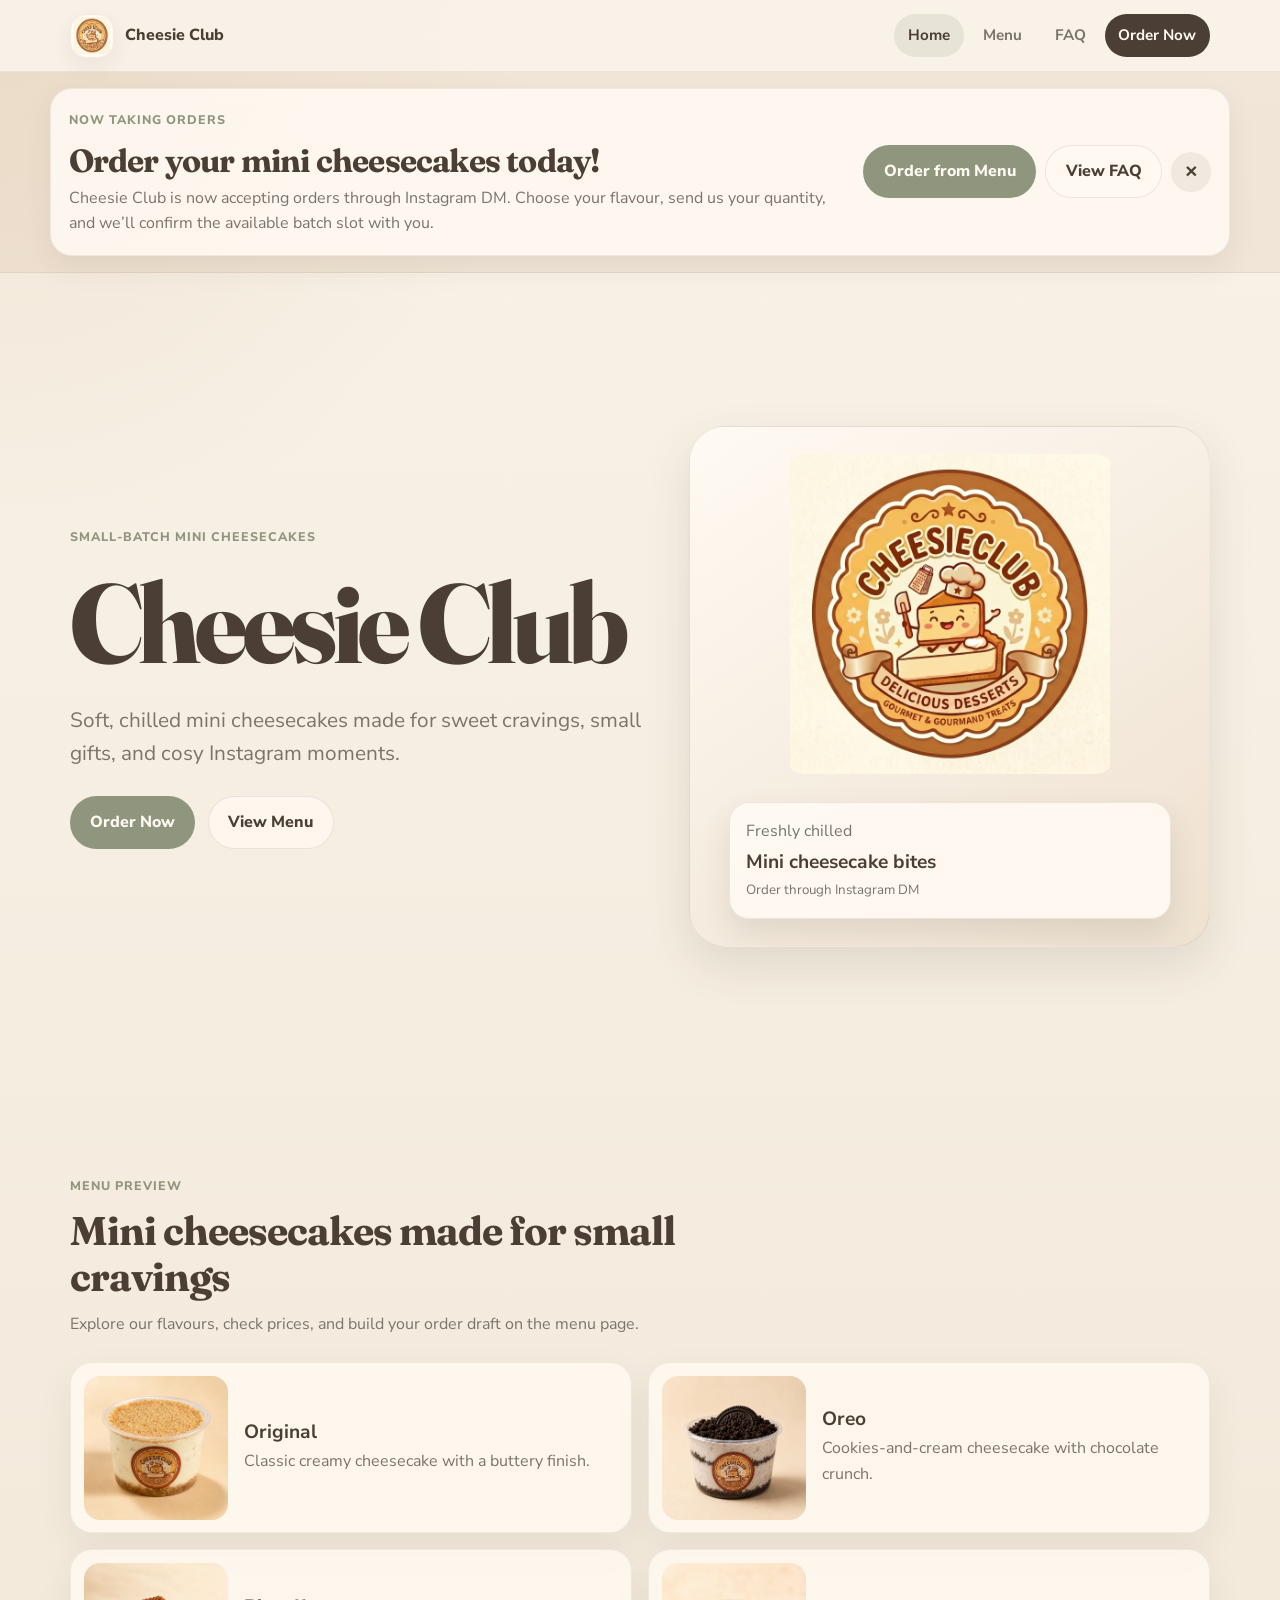
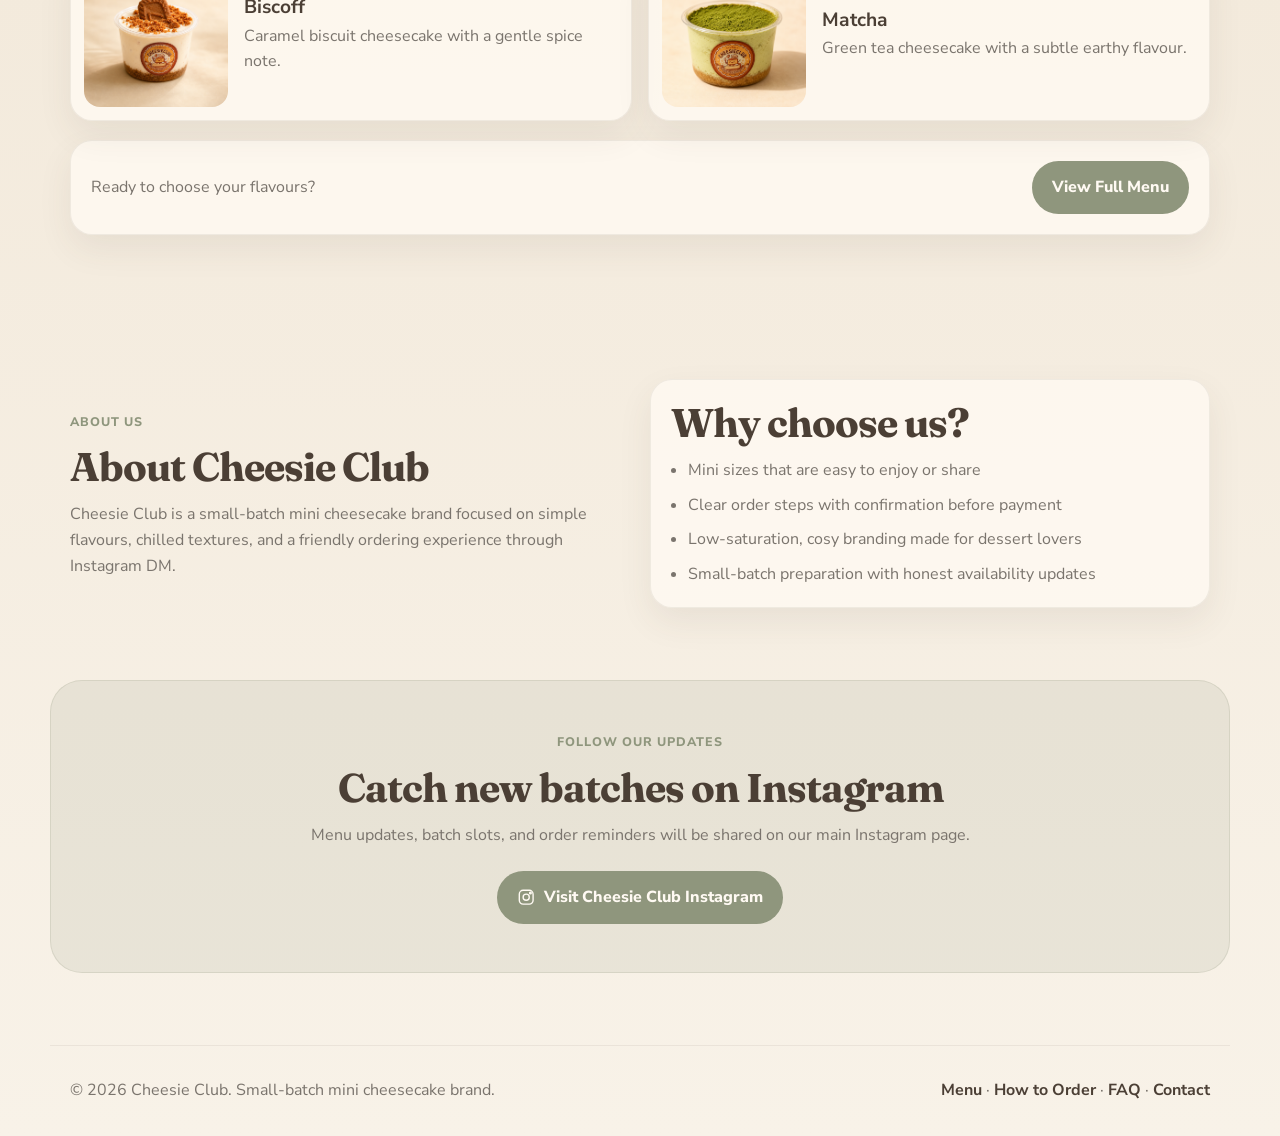
==== commit 2d9d01ce: "Add Biscoff and Matcha cheesecake previews to the menu section" ====
--- a/index.html
+++ b/index.html
@@ -86,6 +86,20 @@
                         <p>Cookies-and-cream cheesecake with chocolate crunch.</p>
                     </div>
                 </article>
+                <article class="preview-card">
+                    <img src="assets/biscoff.png" alt="Promotional display image for Biscoff mini cheesecake flavour">
+                    <div>
+                        <h3>Biscoff</h3>
+                        <p>Caramel biscuit cheesecake with a gentle spice note.</p>
+                    </div>
+                </article>
+                <article class="preview-card">
+                    <img src="assets/matcha.png" alt="Promotional display image for Matcha mini cheesecake flavour">
+                    <div>
+                        <h3>Matcha</h3>
+                        <p>Green tea cheesecake with a subtle earthy flavour.</p> 
+                    </div>
+                </article>
             </div>
             <div class="menu-cta">
                 <p>Ready to choose your flavours?</p>
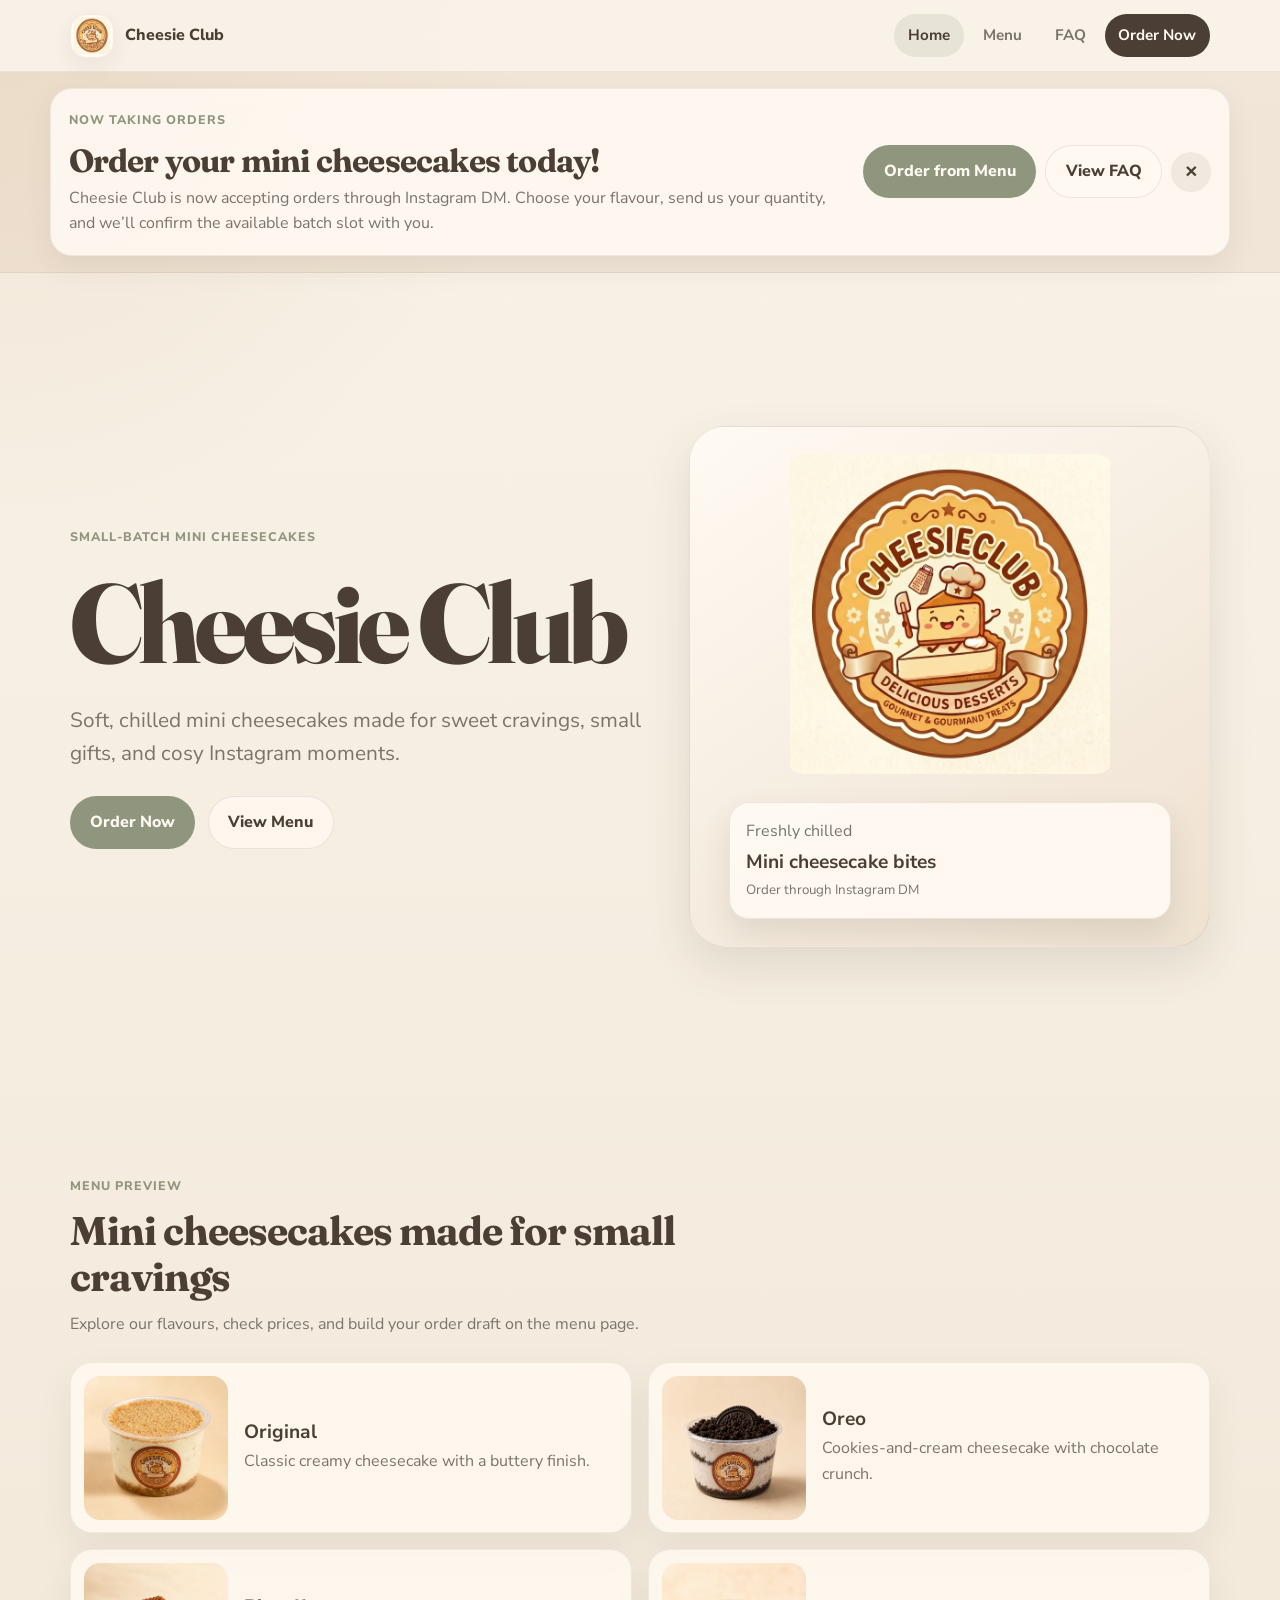
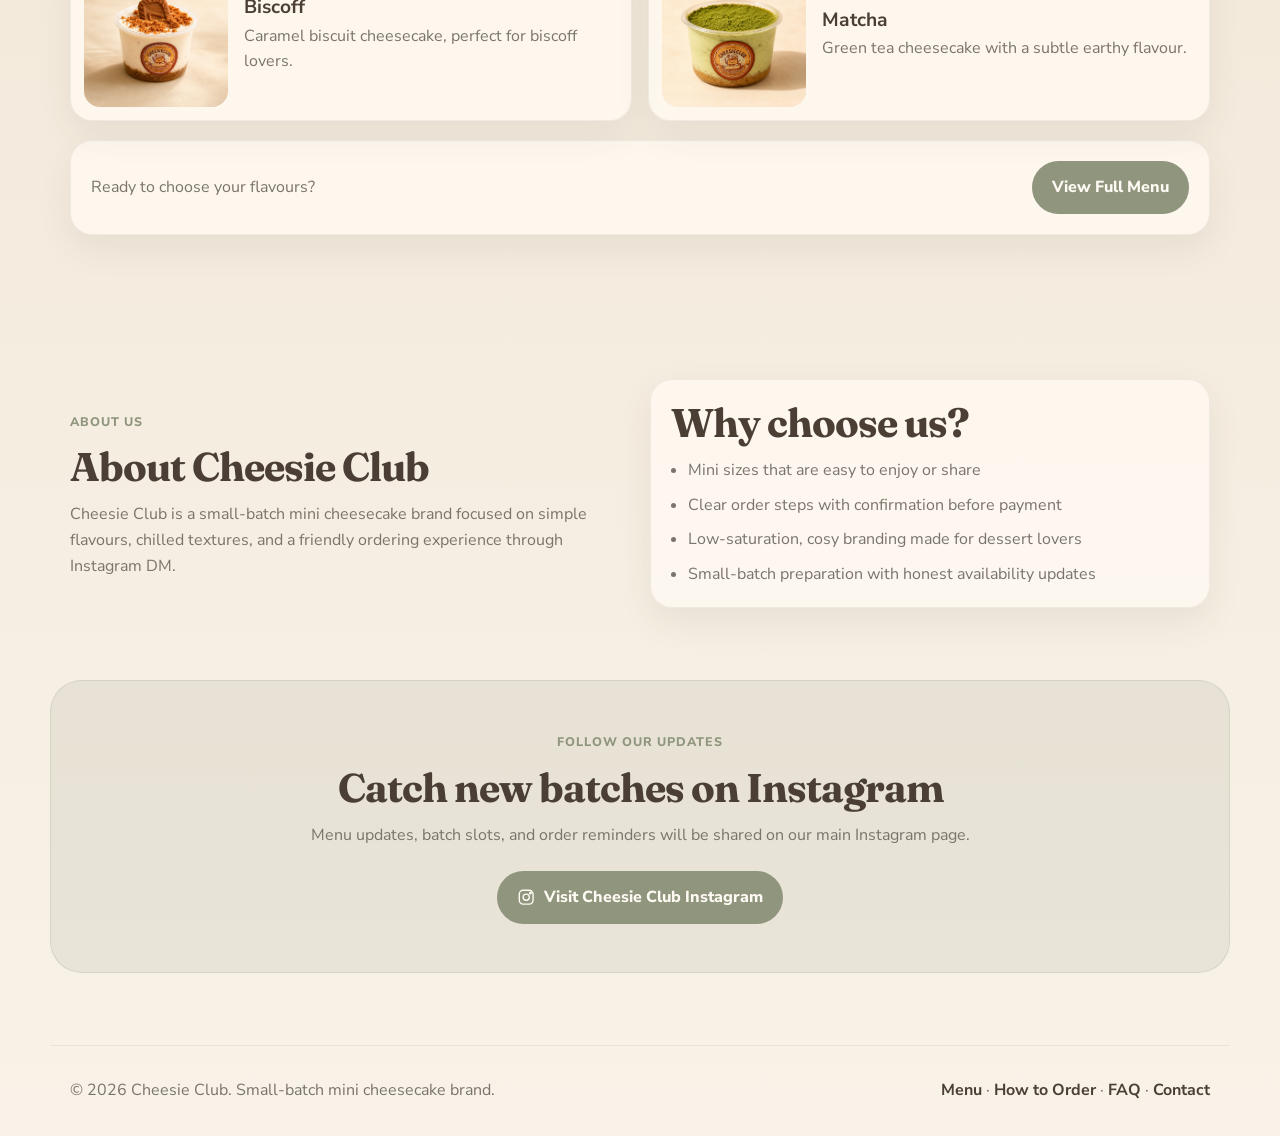
==== commit 94c97605: "Update Biscoff cheesecake description for clarity and appeal" ====
--- a/index.html
+++ b/index.html
@@ -90,7 +90,7 @@
                     <img src="assets/biscoff.png" alt="Promotional display image for Biscoff mini cheesecake flavour">
                     <div>
                         <h3>Biscoff</h3>
-                        <p>Caramel biscuit cheesecake with a gentle spice note.</p>
+                        <p>Caramel biscuit cheesecake, perfect for biscoff lovers.</p>
                     </div>
                 </article>
                 <article class="preview-card">
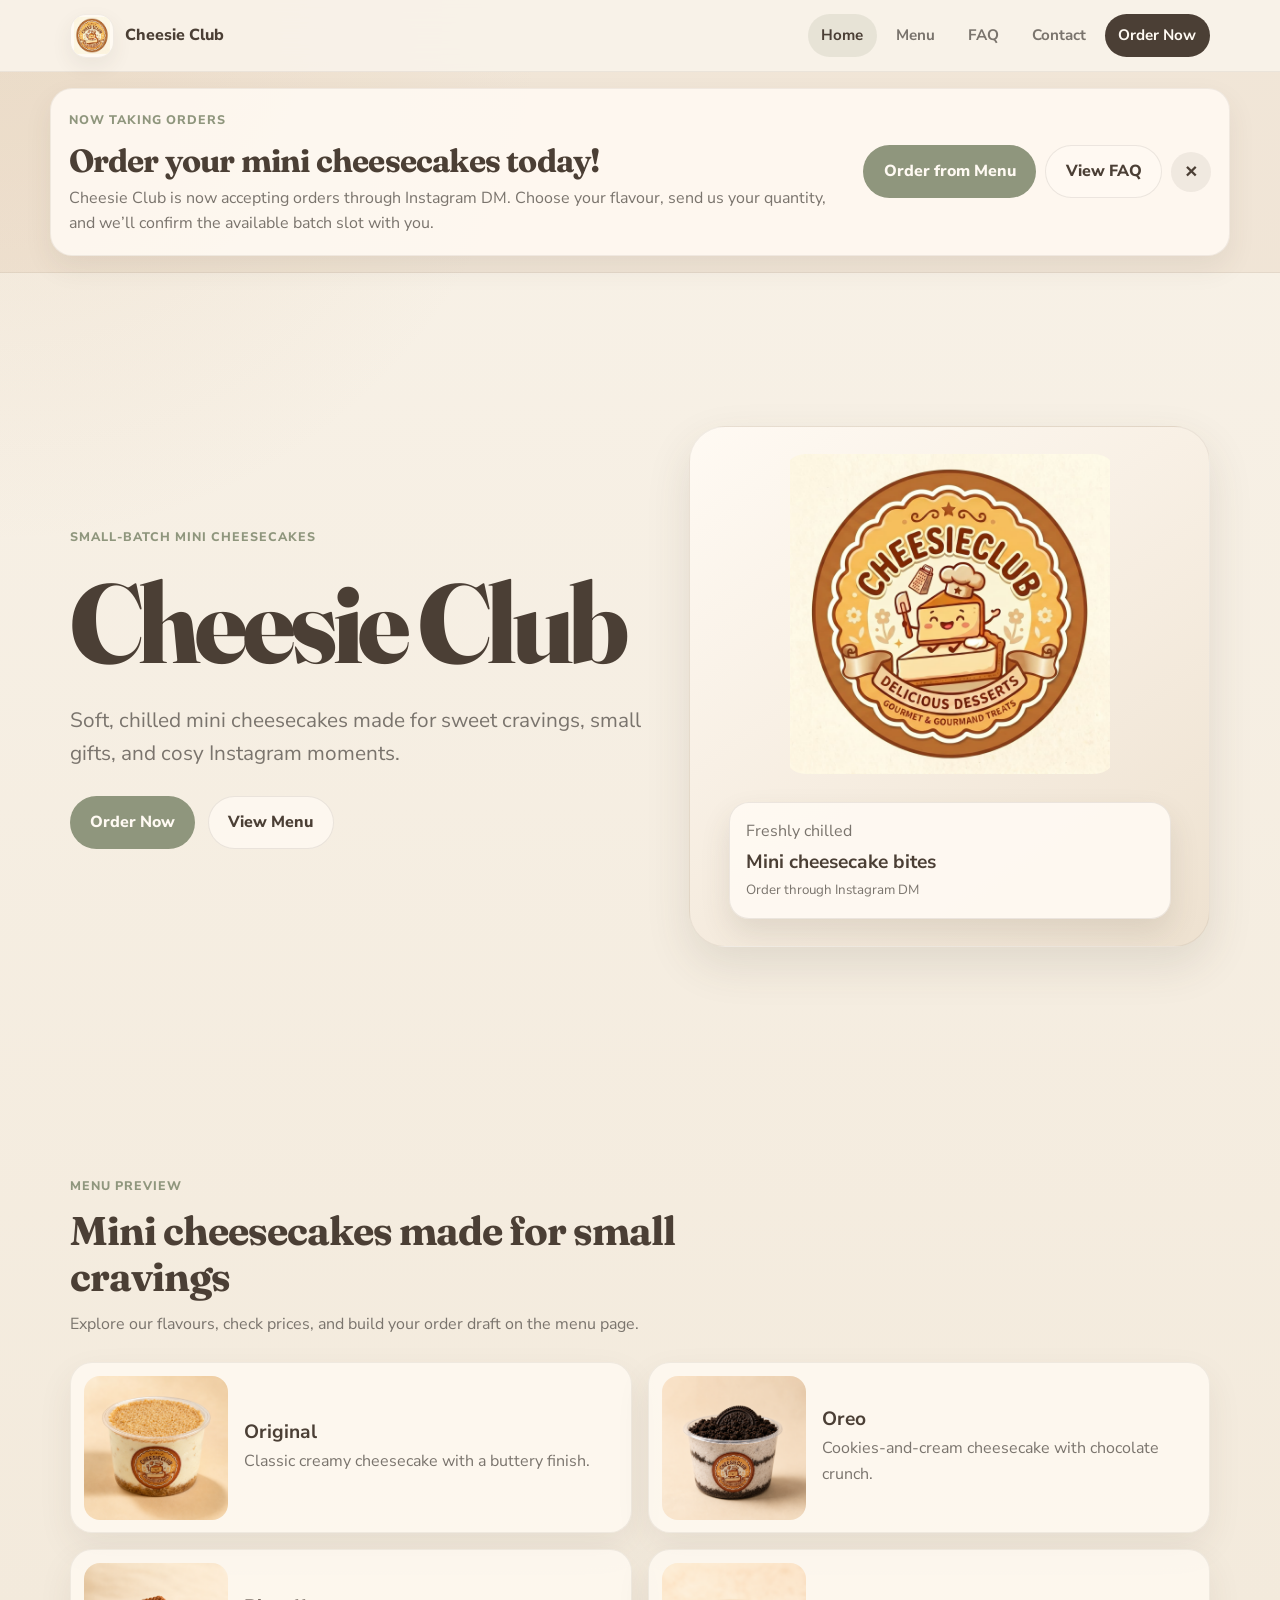
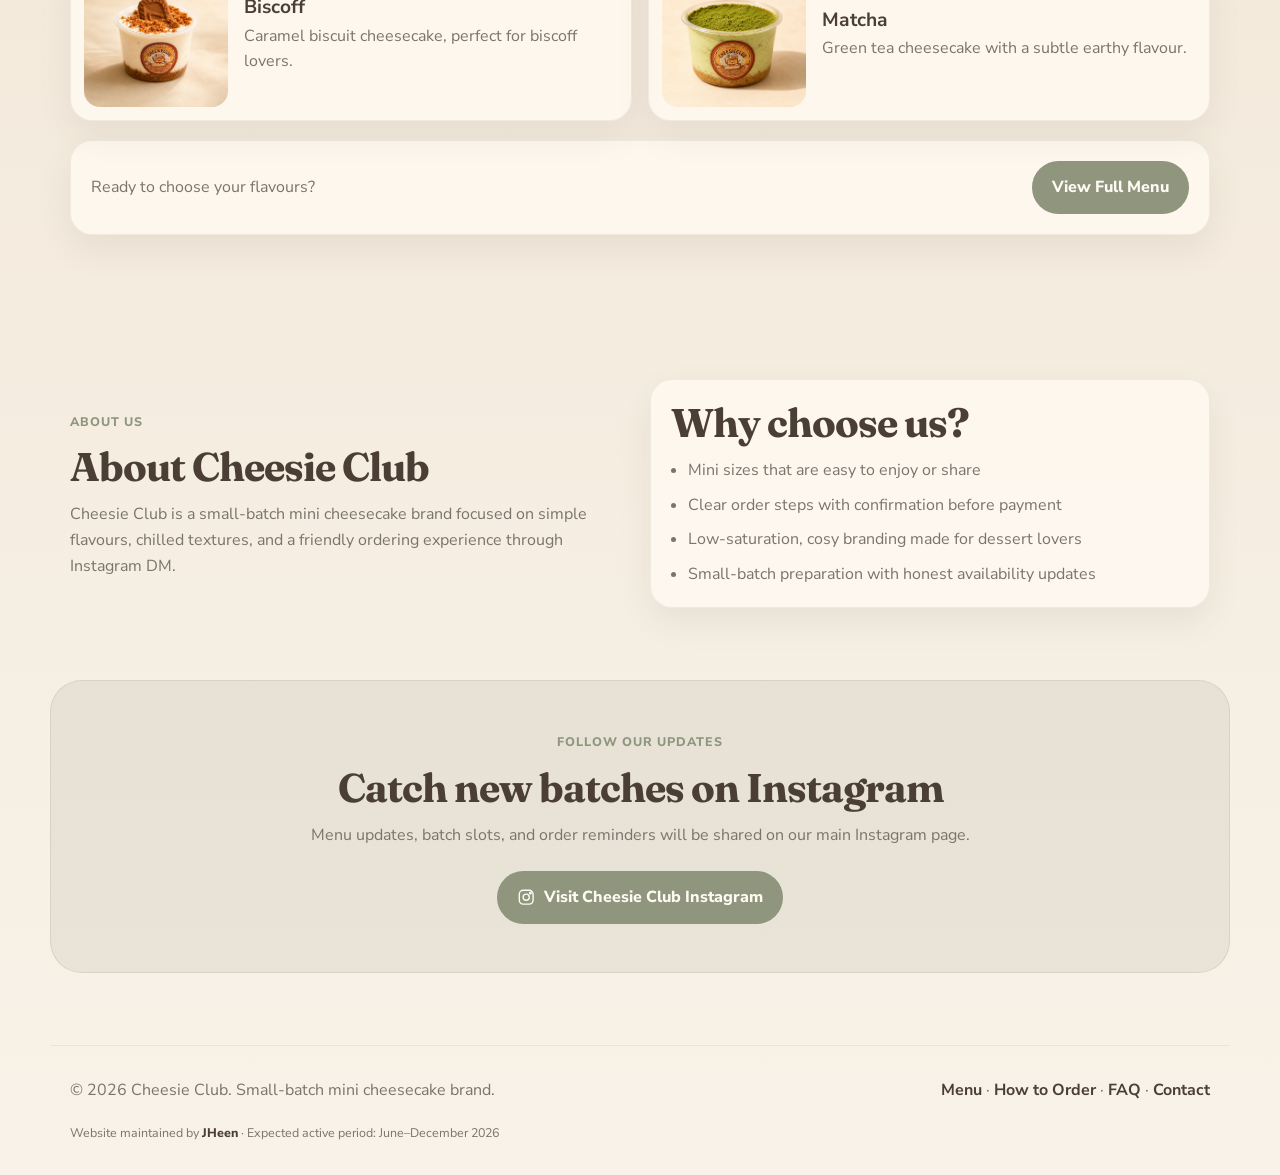
==== commit 5b7a6f8d: "Add website maintainer contact information" ====
--- a/index.html
+++ b/index.html
@@ -9,6 +9,10 @@
     <link rel="preconnect" href="https://fonts.gstatic.com" crossorigin>
     <link href="https://fonts.googleapis.com/css2?family=Fraunces:opsz,wght@9..144,600;9..144,700;9..144,800&family=Nunito+Sans:wght@400;600;700;800;900&display=swap" rel="stylesheet">
     <link rel="stylesheet" href="css/style.css">
+
+    <!-- Cloudflare Web Analytics -->
+    <script type="module" src="https://static.cloudflareinsights.com/beacon.min.js" data-cf-beacon='{"token": "6ec5c409b6bc4f0cb4277d69cdcbec6b"}'></script>
+    <!-- End Cloudflare Web Analytics -->
 </head>
 <body>
     <header class="site-header">
@@ -24,6 +28,7 @@
                 <a href="index.html">Home</a>
                 <a href="menu.html">Menu</a>
                 <a href="faq.html">FAQ</a>
+                <a href="contact.html">Contact</a>
                 <a class="nav-cta" href="menu.html">Order Now</a>
             </div>
         </nav>
@@ -141,7 +146,19 @@
 
     <footer class="site-footer">
         <p>&copy; 2026 Cheesie Club. Small-batch mini cheesecake brand.</p>
-        <p><a href="menu.html">Menu</a> · <a href="how-to-order.html">How to Order</a> · <a href="faq.html">FAQ</a> · <a href="contact.html">Contact</a></p>
+
+        <p>
+            <a href="menu.html">Menu</a> ·
+            <a href="how-to-order.html">How to Order</a> ·
+            <a href="faq.html">FAQ</a> ·
+            <a href="contact.html">Contact</a>
+        </p>
+
+        <p class="site-maintainer-note">
+            Website maintained by
+            <a href="contact.html#website-maintainer">JHeen</a>
+            · Expected active period: June&ndash;December 2026
+        </p>
     </footer>
 
     <script src="js/script.js"></script>
--- a/css/style.css
+++ b/css/style.css
@@ -470,6 +470,18 @@
         var(--soft-beige);
     object-fit: cover;
     width: 100%;
+}
+
+.menu-order-grid .flavour-card {
+    min-width: 0;
+}
+
+.menu-order-grid .flavour-card img {
+    aspect-ratio: 1 / 1;
+}
+
+.menu-order-grid .mini-order-link {
+    white-space: nowrap;
 }
 
 .step-card,
@@ -751,7 +763,6 @@
 }
 
 .cart-empty,
-.fulfilment-box,
 .cart-summary,
 .cart-note,
 .order-message-preview {
@@ -816,16 +827,6 @@
     text-align: center;
 }
 
-.fulfilment-box {
-    display: grid;
-    gap: 0.75rem;
-    padding: 1rem;
-}
-
-.fulfilment-box h3 {
-    font-size: 1rem;
-}
-
 .fulfilment-option {
     align-items: flex-start;
     color: var(--muted-gray);
@@ -839,6 +840,19 @@
     margin-top: 0.3rem;
 }
 
+.fulfilment-option span {
+    display: grid;
+    gap: 0.1rem;
+}
+
+.fulfilment-option strong {
+    color: var(--brown);
+}
+
+.fulfilment-option small {
+    font-size: 0.82rem;
+}
+
 .cart-summary {
     display: grid;
     gap: 0.6rem;
@@ -855,18 +869,18 @@
     color: var(--muted-gray);
 }
 
-.cart-promotion-row {
+.cart-discount-row {
     background: rgba(143, 150, 125, 0.08);
     border-radius: 12px;
     margin-inline: -0.25rem;
     padding: 0.35rem 0.25rem;
 }
 
-.cart-promotion-row[hidden] {
+.cart-discount-row[hidden] {
     display: none;
 }
 
-.cart-promotion-row strong {
+.cart-discount-row strong {
     color: var(--sage);
 }
 
@@ -921,6 +935,190 @@
     text-decoration: underline;
 }
 
+.order-step-indicator {
+    align-items: center;
+    display: flex;
+    justify-content: center;
+    margin-bottom: 0.4rem;
+    margin-top: 0.65rem;
+}
+
+.order-step-dot {
+    align-items: center;
+    background: rgba(75, 63, 53, 0.1);
+    border-radius: 50%;
+    display: inline-flex;
+    font-size: 0.78rem;
+    font-weight: 900;
+    height: 1.8rem;
+    justify-content: center;
+    width: 1.8rem;
+}
+
+.order-step-dot.is-active {
+    background: var(--sage);
+    color: var(--white);
+}
+
+.order-step-line {
+    background: rgba(75, 63, 53, 0.12);
+    height: 2px;
+    width: 3rem;
+}
+
+.order-step-view {
+    display: grid;
+    gap: 1rem;
+    min-width: 0;
+}
+
+.order-step-view[hidden],
+.order-field[hidden],
+.early-bird-notice[hidden] {
+    display: none;
+}
+
+.cart-review-summary {
+    background: rgba(255, 250, 243, 0.82);
+    border: 1px solid rgba(75, 63, 53, 0.08);
+    border-radius: 18px;
+    display: grid;
+    gap: 0.6rem;
+    padding: 1rem;
+}
+
+.cart-review-summary div {
+    align-items: center;
+    display: flex;
+    justify-content: space-between;
+}
+
+.cart-review-summary p,
+.order-details-heading p {
+    color: var(--muted-gray);
+    font-size: 0.88rem;
+}
+
+.continue-order-button {
+    width: 100%;
+}
+
+.order-details-heading {
+    display: grid;
+    gap: 0.35rem;
+}
+
+.order-details-heading h2 {
+    font-family: var(--font-heading);
+    font-size: 1.45rem;
+    letter-spacing: -0.02em;
+}
+
+.order-form-group,
+.order-field {
+    background: rgba(255, 250, 243, 0.82);
+    border: 1px solid rgba(75, 63, 53, 0.08);
+    border-radius: 18px;
+    min-width: 0;
+}
+
+.order-form-group {
+    display: grid;
+    gap: 0.75rem;
+    padding: 1rem;
+}
+
+.order-form-group legend {
+    color: var(--brown);
+    font-weight: 900;
+    padding-inline: 0.35rem;
+}
+
+.order-form-grid {
+    display: grid;
+    gap: 0.75rem;
+    grid-template-columns: repeat(2, minmax(0, 1fr));
+    min-width: 0;
+}
+
+.order-field {
+    display: grid;
+    gap: 0.4rem;
+    padding: 0.9rem;
+}
+
+.order-field > span {
+    color: var(--brown);
+    font-weight: 900;
+}
+
+.order-field input,
+.order-field textarea {
+    background: var(--white);
+    border: 1px solid rgba(75, 63, 53, 0.16);
+    border-radius: 12px;
+    color: var(--brown);
+    font: inherit;
+    max-width: 100%;
+    min-width: 0;
+    padding: 0.75rem;
+    width: 100%;
+}
+
+.order-field textarea {
+    resize: vertical;
+}
+
+.order-field small,
+.order-request-note {
+    color: var(--muted-gray);
+    font-size: 0.82rem;
+}
+
+.order-field.has-error {
+    border-color: #b43f32;
+}
+
+.order-field [aria-invalid="true"] {
+    border-color: #b43f32;
+    outline-color: #b43f32;
+}
+
+.order-field .order-field-error {
+    color: #9f3026;
+    font-weight: 800;
+}
+
+.order-field-error:empty {
+    display: none;
+}
+
+.order-back-button {
+    align-self: flex-start;
+    background: transparent;
+    border: 0;
+    color: var(--brown);
+    cursor: pointer;
+    font: inherit;
+    font-weight: 900;
+    justify-self: start;
+    padding: 0;
+}
+
+.early-bird-notice {
+    background: rgba(143, 150, 125, 0.14);
+    border: 1px solid rgba(143, 150, 125, 0.22);
+    border-radius: 14px;
+    color: var(--brown);
+    font-size: 0.88rem;
+    font-weight: 800;
+    padding: 0.75rem;
+}
+
+.order-request-note {
+    line-height: 1.5;
+}
+
 @media (prefers-reduced-motion: reduce) {
     .floating-cart-button.cart-bounce {
         animation: none;
@@ -1124,6 +1322,90 @@
 .team-card:hover {
     box-shadow: 0 16px 32px rgba(75, 63, 53, 0.11);
     transform: translateY(-2px);
+}
+
+.website-maintainer-section {
+    padding-top: 2.5rem;
+}
+
+.maintainer-grid {
+    display: grid;
+    gap: 1rem;
+    grid-template-columns: repeat(2, minmax(0, 1fr));
+}
+
+.maintainer-card {
+    background: rgba(255, 250, 243, 0.82);
+    border: 1px solid rgba(75, 63, 53, 0.08);
+    border-radius: var(--radius);
+    box-shadow: 0 14px 34px rgba(75, 63, 53, 0.08);
+    display: flex;
+    flex-direction: column;
+    gap: 0.85rem;
+    padding: 1.4rem;
+}
+
+.maintainer-contact-card {
+    background: rgba(143, 150, 125, 0.12);
+}
+
+.maintainer-card h3 {
+    font-family: var(--font-heading);
+    font-size: clamp(1.4rem, 3vw, 2rem);
+    letter-spacing: -0.025em;
+}
+
+.maintainer-label {
+    color: var(--sage);
+    font-size: 0.78rem;
+    font-weight: 900;
+    letter-spacing: 0.08em;
+    text-transform: uppercase;
+}
+
+.maintainer-actions {
+    display: flex;
+    flex-wrap: wrap;
+    gap: 0.7rem;
+    margin-top: 0.35rem;
+}
+
+.maintainer-email a {
+    color: var(--brown);
+    font-weight: 800;
+    overflow-wrap: anywhere;
+    text-decoration: underline;
+}
+
+.website-period {
+    color: var(--caramel);
+    font-family: var(--font-heading);
+    font-size: 1.3rem;
+    font-weight: 800;
+}
+
+.website-project-note {
+    background: rgba(200, 159, 114, 0.14);
+    border-radius: 14px;
+    color: var(--brown);
+    font-size: 0.9rem;
+    font-weight: 800;
+    margin-top: auto;
+    padding: 0.75rem;
+}
+
+.maintainer-order-note {
+    background: rgba(255, 250, 243, 0.78);
+    border: 1px solid rgba(75, 63, 53, 0.08);
+    border-radius: 18px;
+    margin-top: 1rem;
+    padding: 1rem;
+}
+
+.maintainer-order-note a {
+    color: var(--sage);
+    font-weight: 900;
+    text-decoration: underline;
 }
 
 .site-footer {
@@ -1147,6 +1429,16 @@
     font-weight: 700;
 }
 
+.site-maintainer-note {
+    color: var(--muted-gray);
+    font-size: 0.78rem;
+    margin-top: 0.45rem;
+}
+
+.site-maintainer-note a {
+    font-weight: 800;
+}
+
 @media (max-width: 980px) {
     .hero,
     .split-section,
@@ -1165,6 +1457,19 @@
 }
 
 @media (max-width: 720px) {
+    .maintainer-grid {
+        grid-template-columns: 1fr;
+    }
+
+    .maintainer-actions {
+        align-items: stretch;
+        flex-direction: column;
+    }
+
+    .maintainer-actions .button {
+        width: 100%;
+    }
+
     .order-banner {
         padding:
             0.85rem
@@ -1333,6 +1638,15 @@
         transform: translateY(0);
     }
 
+    .cart-actions {
+        background: linear-gradient(180deg, rgba(248, 242, 232, 0), rgba(248, 242, 232, 0.98) 20%);
+        bottom: calc(-1 * max(1.2rem, env(safe-area-inset-bottom)));
+        margin-inline: -0.25rem;
+        padding: 1.25rem 0.25rem max(1.2rem, env(safe-area-inset-bottom));
+        position: sticky;
+        z-index: 2;
+    }
+
     .menu-grid,
     .steps-grid,
     .info-grid,
@@ -1341,6 +1655,80 @@
         grid-template-columns: 1fr;
     }
 
+    .menu-order-grid {
+        gap: 0.75rem;
+        grid-template-columns: repeat(2, minmax(0, 1fr));
+    }
+
+    .menu-order-grid .flavour-card {
+        border-radius: 18px;
+    }
+
+    .menu-order-grid .flavour-card img {
+        aspect-ratio: 1 / 1;
+    }
+
+    .menu-order-grid .flavour-card-body {
+        gap: 0.4rem;
+        padding: 0.75rem;
+    }
+
+    .menu-order-grid .flavour-tag {
+        font-size: 0.68rem;
+        padding: 0.25rem 0.45rem;
+    }
+
+    .menu-order-grid .flavour-card h3 {
+        font-size: 1rem;
+    }
+
+    .menu-order-grid .flavour-card-body > p {
+        display: none;
+    }
+
+    .menu-order-grid .flavour-card-footer {
+        align-items: stretch;
+        gap: 0.45rem;
+    }
+
+    .menu-order-grid .price {
+        font-size: 1rem;
+    }
+
+    .menu-order-grid .mini-order-link {
+        font-size: 0.78rem;
+        min-height: 2.55rem;
+        padding: 0.55rem 0.45rem;
+        width: 100%;
+    }
+
+    .menu-page-hero {
+        padding-bottom: 1.25rem;
+    }
+
+    .menu-page-section {
+        padding-top: 1.25rem;
+    }
+
+    .menu-page-section .section-heading {
+        margin-bottom: 1rem;
+    }
+
+    .menu-page-section .section-heading h2 {
+        font-size: 1.45rem;
+    }
+
+    .menu-page-section .section-heading p:not(.image-note) {
+        font-size: 0.95rem;
+    }
+
+    .menu-page-section .image-note {
+        border-radius: 14px;
+        font-size: 0.78rem;
+        line-height: 1.4;
+        padding: 0.45rem 0.6rem;
+    }
+
     .instagram-cta {
         border-radius: 24px;
         margin: 1rem;
@@ -1355,6 +1743,12 @@
     }
 }
 
+@media (max-width: 480px) {
+    .order-form-grid {
+        grid-template-columns: 1fr;
+    }
+}
+
 @media (max-width: 460px) {
     .button {
         width: 100%;
@@ -1371,4 +1765,21 @@
     .nav-links .nav-cta {
         padding-inline: 0.75rem;
     }
-}
+
+    .menu-order-grid {
+        gap: 0.6rem;
+    }
+
+    .menu-order-grid .flavour-card-body {
+        padding: 0.65rem;
+    }
+
+    .menu-order-grid .flavour-tag {
+        display: none;
+    }
+
+    .menu-order-grid .mini-order-link {
+        font-size: 0.74rem;
+        min-height: 2.45rem;
+    }
+}
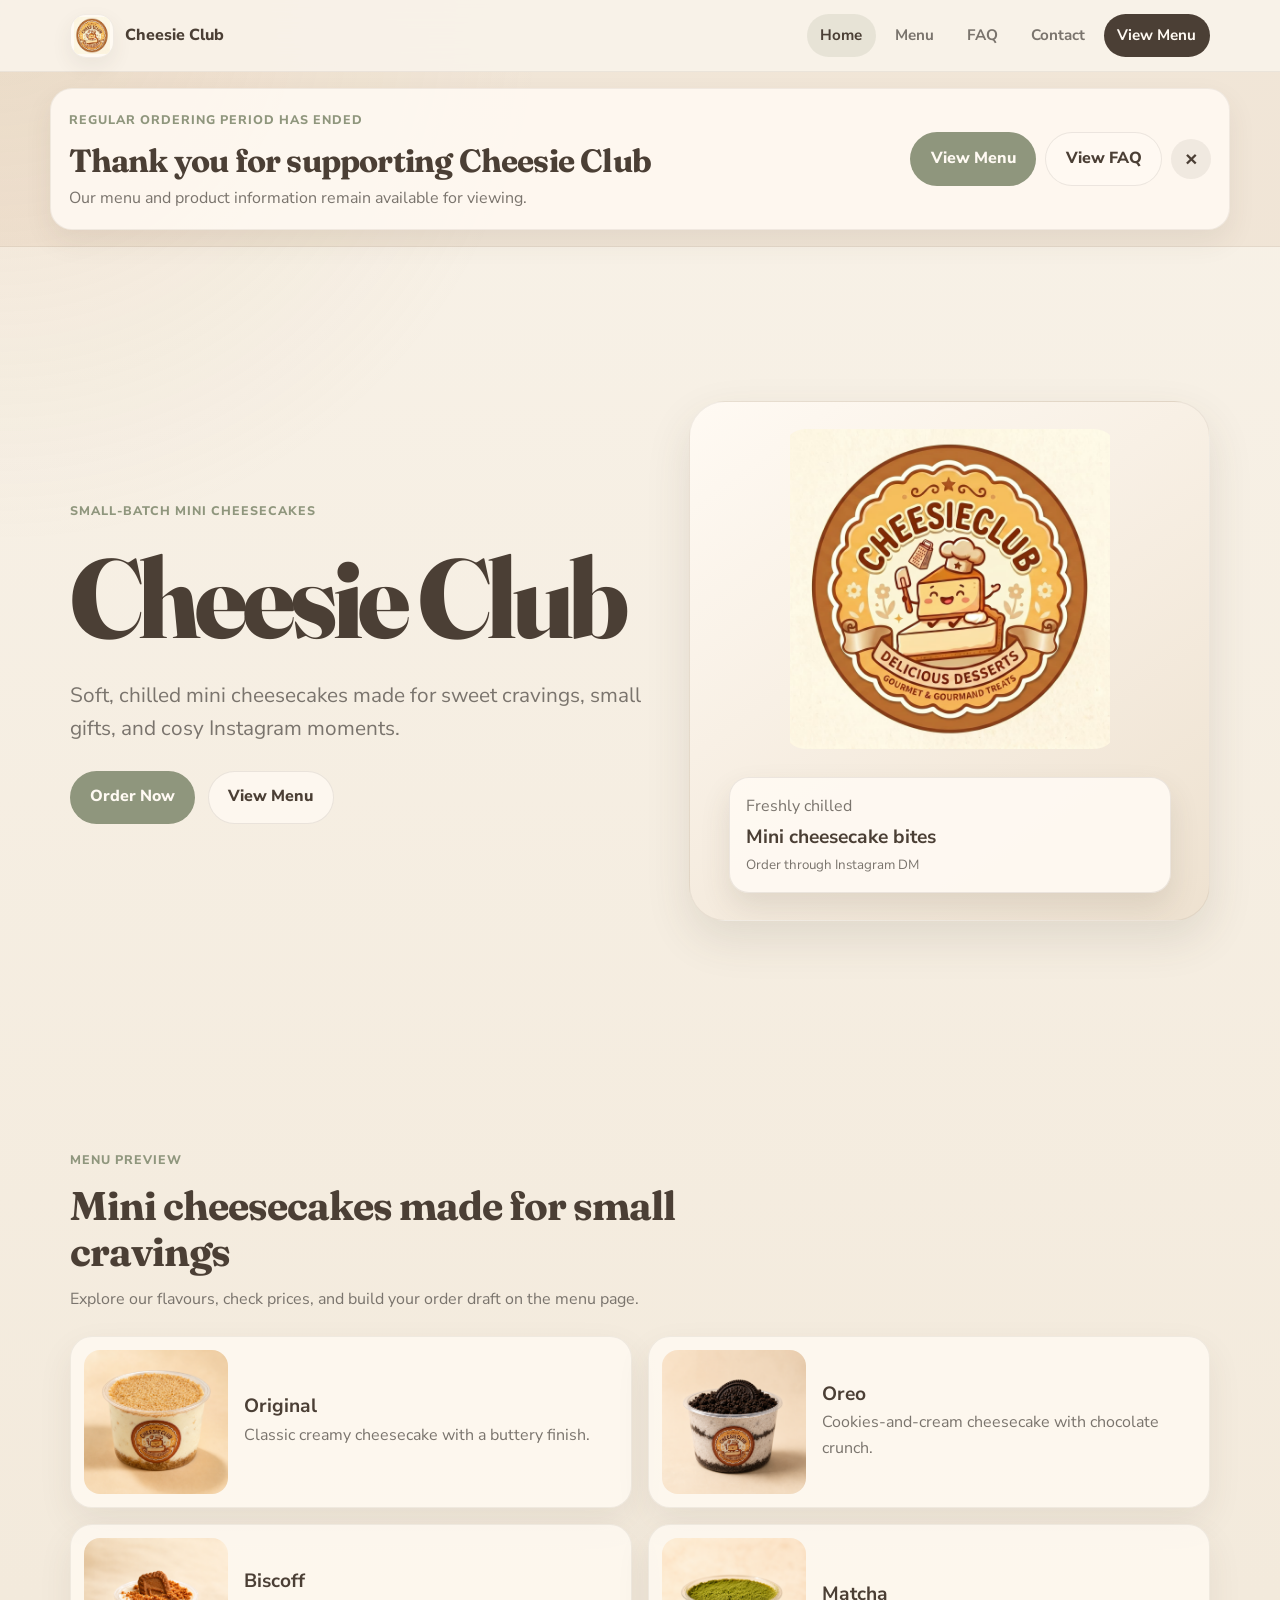
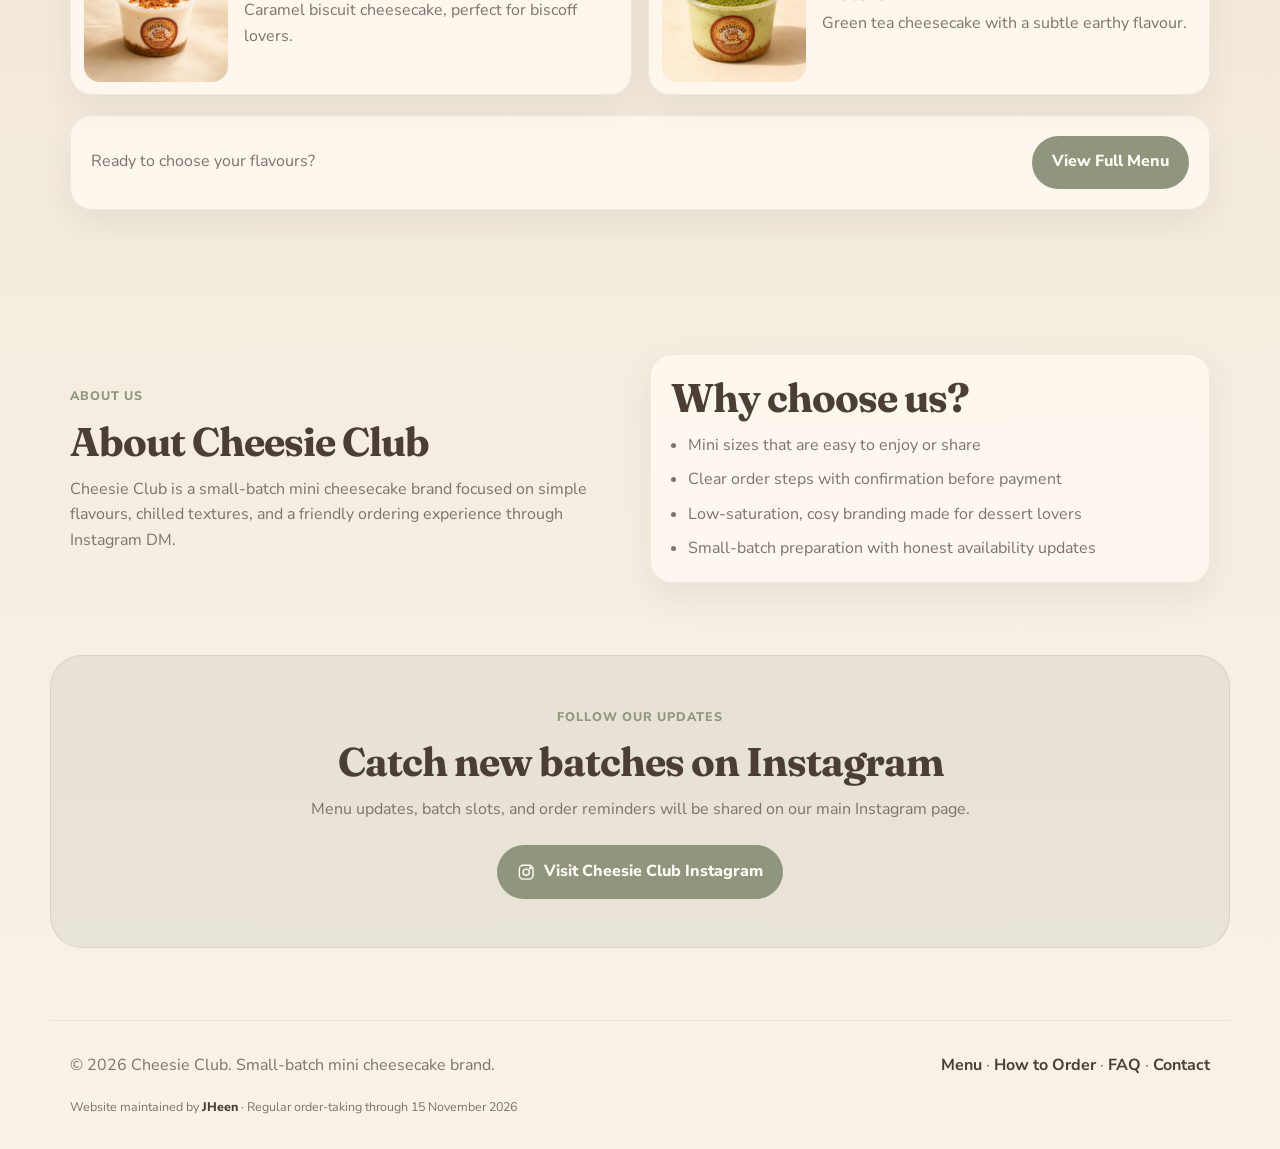
==== commit 6d79e4d8: "Add GA2 order availability cutoff" ====
--- a/index.html
+++ b/index.html
@@ -37,12 +37,12 @@
     <div class="order-banner" id="orderBanner" role="status" aria-live="polite">
         <div class="order-banner-content">
             <div>
-                <span class="eyebrow">Now taking orders</span>
-                <h2>Order your mini cheesecakes today!</h2>
-                <p>Cheesie Club is now accepting orders through Instagram DM. Choose your flavour, send us your quantity, and we&rsquo;ll confirm the available batch slot with you.</p>
+                <span class="eyebrow" id="orderBannerEyebrow">Now taking orders</span>
+                <h2 id="orderBannerTitle">Regular ordering available through 15 November 2026</h2>
+                <p id="orderBannerText">All four Cheesie Club mini cheesecake flavours are available for order, subject to batch-slot confirmation. Choose your flavours from the menu and send your prepared order through Instagram DM.</p>
             </div>
             <div class="order-banner-actions">
-                <a class="button primary" href="menu.html">Order from Menu</a>
+                <a class="button primary" id="orderBannerPrimaryAction" href="menu.html">Order from Menu</a>
                 <a class="button secondary" href="faq.html">View FAQ</a>
                 <button class="banner-dismiss" type="button" aria-label="Dismiss order notice">&times;</button>
             </div>
@@ -56,7 +56,7 @@
                 <h1>Cheesie Club</h1>
                 <p class="hero-tagline">Soft, chilled mini cheesecakes made for sweet cravings, small gifts, and cosy Instagram moments.</p>
                 <div class="button-row">
-                    <a class="button primary" href="menu.html">Order Now</a>
+                    <a class="button primary" id="heroOrderAction" href="menu.html">Order Now</a>
                     <a class="button secondary" href="menu.html">View Menu</a>
                 </div>
             </div>
@@ -157,7 +157,7 @@
         <p class="site-maintainer-note">
             Website maintained by
             <a href="contact.html#website-maintainer">JHeen</a>
-            · Expected active period: June&ndash;December 2026
+            · Regular order-taking through 15 November 2026
         </p>
     </footer>
 
--- a/css/style.css
+++ b/css/style.css
@@ -252,6 +252,10 @@
     color: var(--brown);
 }
 
+.order-status-note p {
+    margin-top: 0.4rem;
+}
+
 .hero,
 .page-hero,
 .section {
@@ -563,6 +567,16 @@
 
 .add-to-cart-btn.added {
     background: var(--sage);
+}
+
+.add-to-cart-btn:disabled {
+    background: rgba(75, 63, 53, 0.18);
+    color: rgba(75, 63, 53, 0.72);
+    cursor: not-allowed;
+}
+
+.add-to-cart-btn:disabled:hover {
+    background: rgba(75, 63, 53, 0.18);
 }
 
 .menu-cta {
@@ -640,6 +654,10 @@
 
 .floating-cart-button.cart-bounce {
     animation: cartBounce 620ms ease;
+}
+
+.floating-cart-button[hidden] {
+    display: none;
 }
 
 @keyframes cartBounce {
